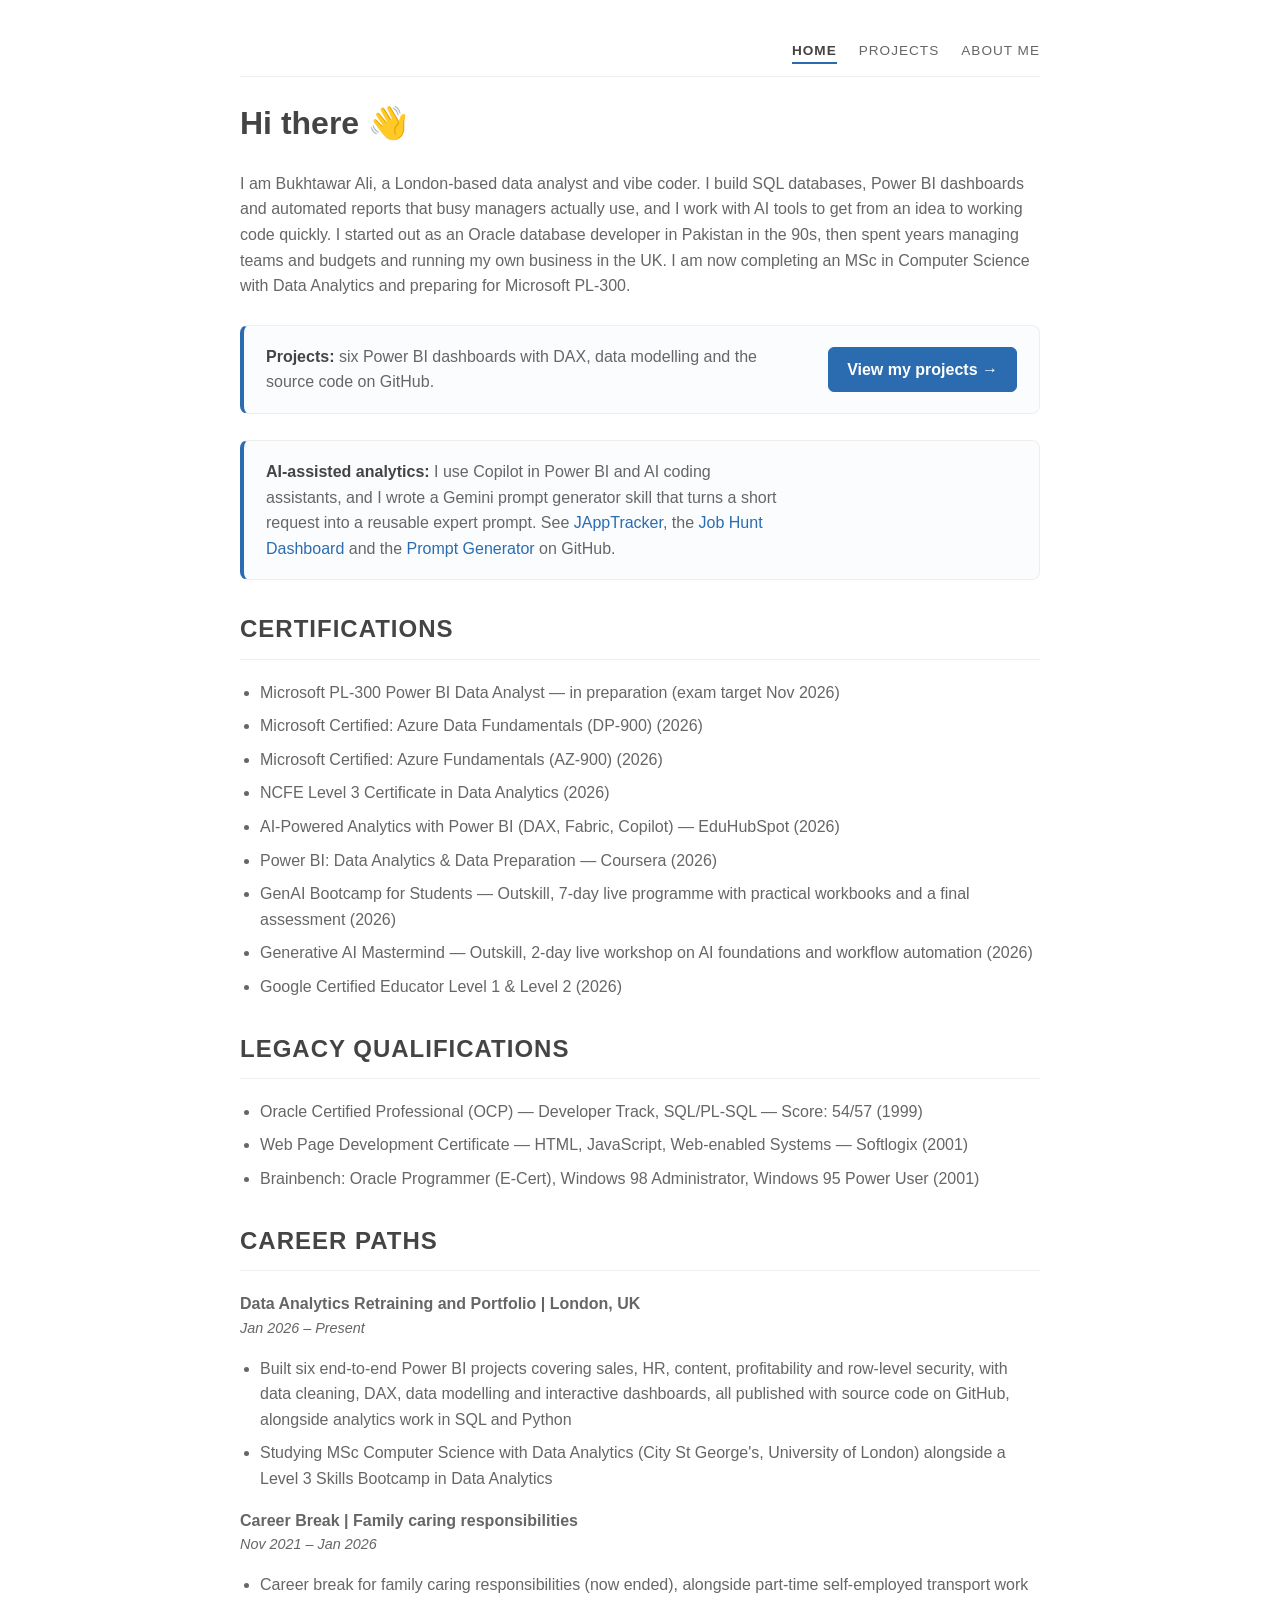
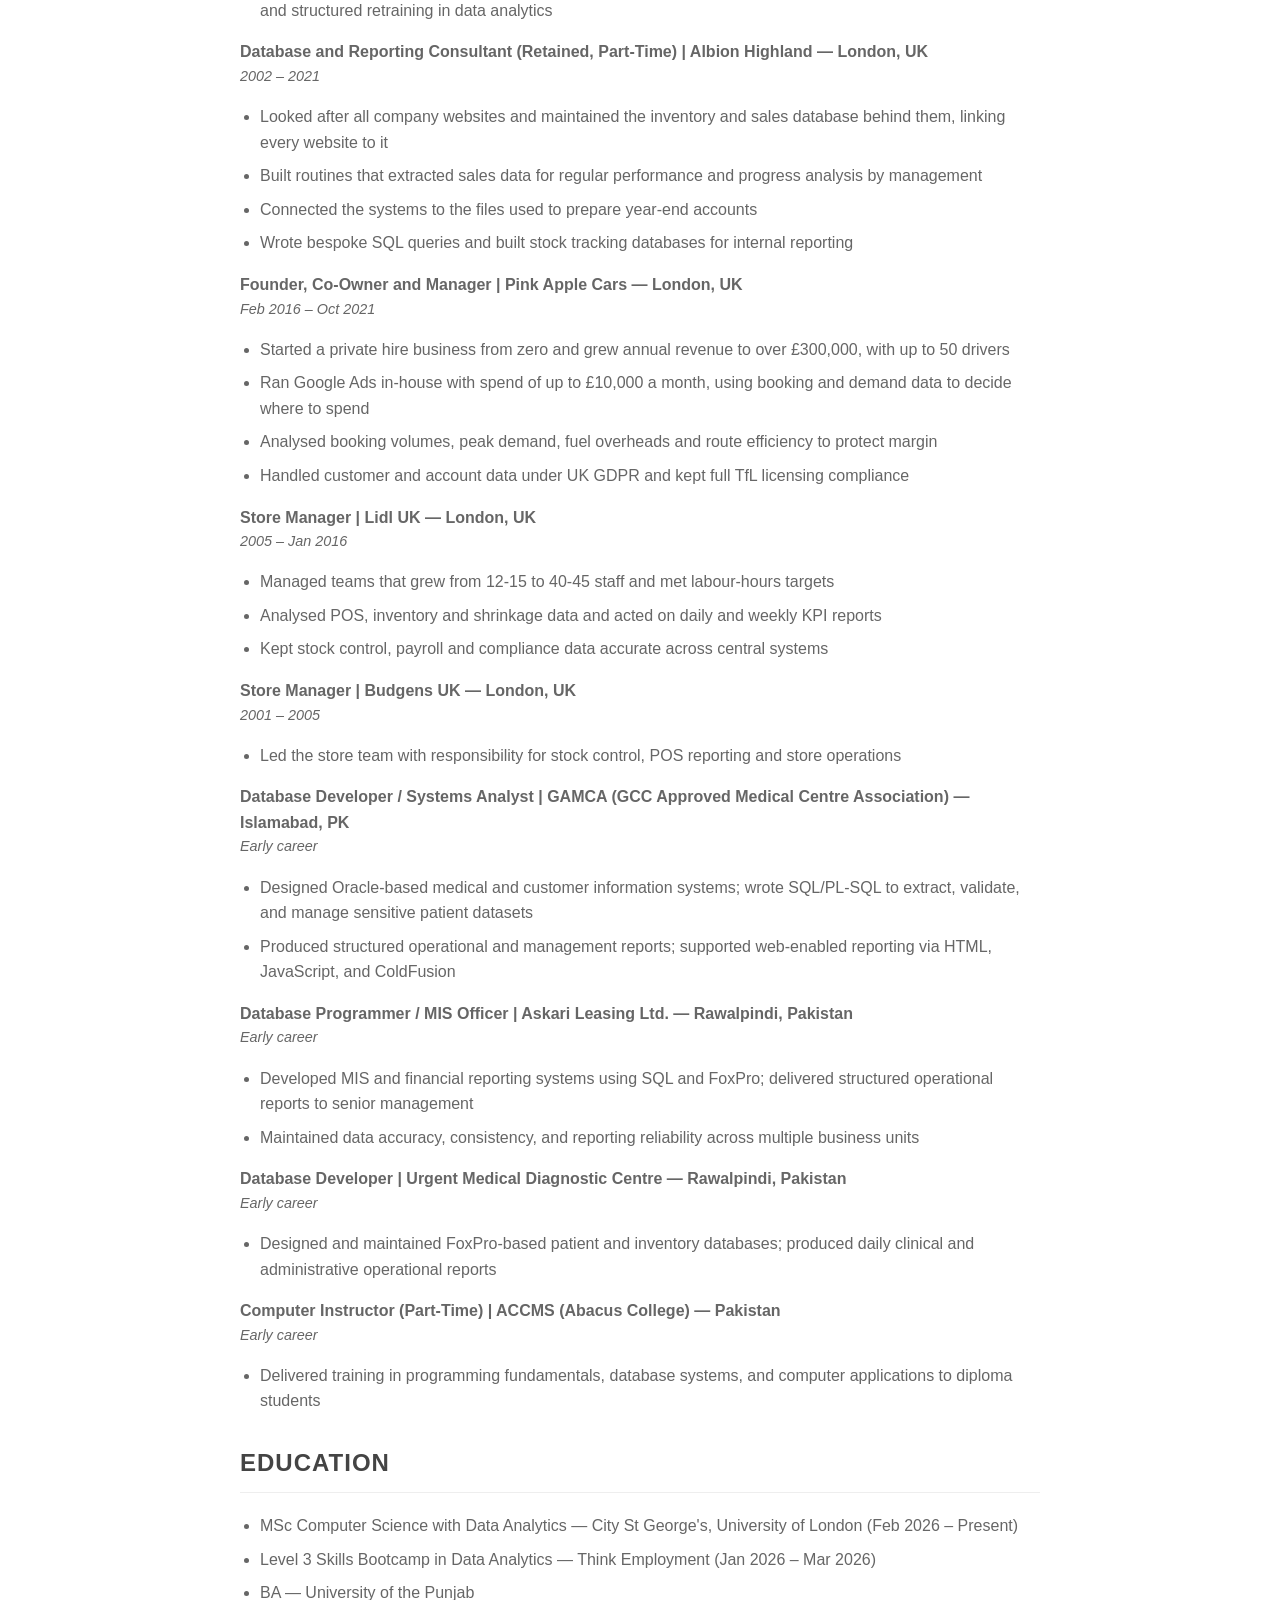
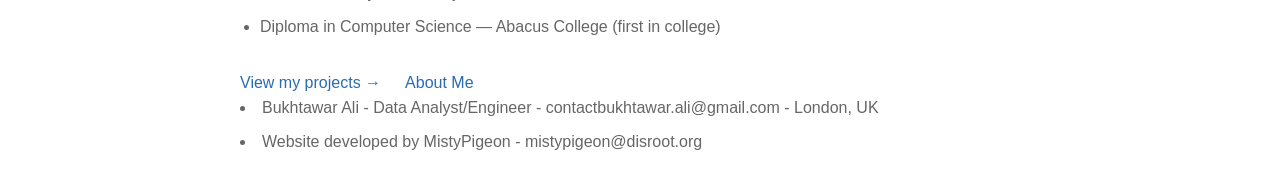
==== index.html @ 2cacb2e1 "Add AI-assisted analytics line to home page Co-Authored-By: Claude Sonnet 5.5 <noreply@anthropic.com" ====
<!DOCTYPE html>
<html lang="en-GB">
<head>
    <meta charset="UTF-8">
    <meta name="viewport" content="width=device-width, initial-scale=1.0">
    <title>Bukhtawar Ali - Data Analyst/Engineer</title>
    <style>
        @font-face {
            font-family: 'FontAwesomeRegular';
            /* Adding ?raw=true to ensure the browser can download the raw file from GitHub */
            src: url('https://github.com/FortAwesome/font-awesome-sass/blob/main/assets/fonts/font-awesome/fa-regular-400.ttf?raw=true') format('truetype');
            font-weight: normal;
            font-style: normal;
        }

        body {
            font-family: 'FontAwesomeRegular', 'Segoe UI', Tahoma, Geneva, Verdana, sans-serif;
            color: #666666; /* Grey text */
            line-height: 1.6;
            max-width: 800px;
            margin: 40px auto;
            padding: 0 20px;
            background-color: #ffffff;
        }

        h1, h2, h3 {
            color: #444444;
            font-weight: 600;
        }

        .section-title {
            border-bottom: 1px solid #eeeeee;
            margin-top: 30px;
            padding-bottom: 10px;
            text-transform: uppercase;
            letter-spacing: 1px;
        }

        .job-title {
            font-weight: bold;
            margin-bottom: 0;
        }

        .job-details {
            font-style: italic;
            margin-top: 0;
            font-size: 0.9em;
        }

        ul {
            list-style-type: disc;
            padding-left: 20px;
        }

        li {
            margin-bottom: 8px;
        }

        a { color: #2b6cb0; text-decoration: none; }
        a:hover { text-decoration: underline; }

        .topnav {
            display: flex;
            flex-wrap: wrap;
            gap: 8px 22px;
            justify-content: flex-end;
            padding-bottom: 12px;
            border-bottom: 1px solid #eeeeee;
        }
        .topnav a {
            color: #666666;
            text-transform: uppercase;
            letter-spacing: 1px;
            font-size: 0.85em;
        }
        .topnav a[aria-current="page"] {
            color: #444444;
            font-weight: 600;
            border-bottom: 2px solid #2b6cb0;
        }

        .projects-cta {
            display: flex;
            flex-wrap: wrap;
            align-items: center;
            justify-content: space-between;
            gap: 14px 24px;
            margin: 26px 0 6px;
            padding: 18px 22px;
            border: 1px solid #eeeeee;
            border-left: 4px solid #2b6cb0;
            border-radius: 8px;
            background: #fafcfe;
        }
        .projects-cta p { margin: 0; max-width: 520px; }
        .projects-cta strong { color: #444444; }
        .button {
            display: inline-block;
            padding: 9px 18px;
            border: 1px solid #2b6cb0;
            border-radius: 6px;
            background: #2b6cb0;
            color: #ffffff;
            font-weight: 600;
            white-space: nowrap;
        }
        .button:hover { background: #245a94; text-decoration: none; }
        .page-links { margin-top: 30px; display: flex; gap: 24px; flex-wrap: wrap; }
    </style>
</head>
<body>

    <nav class="topnav" aria-label="Site">
        <a href="index.html" aria-current="page">Home</a>
        <a href="projects.html">Projects</a>
        <a href="aboutme.html">About Me</a>
    </nav>

    <header>
        <h1>Hi there 👋</h1>
        <p>I am Bukhtawar Ali, a London-based data analyst and vibe coder. I build SQL databases, Power BI dashboards and automated reports that busy managers actually use, and I work with AI tools to get from an idea to working code quickly. I started out as an Oracle database developer in Pakistan in the 90s, then spent years managing teams and budgets and running my own business in the UK. I am now completing an MSc in Computer Science with Data Analytics and preparing for Microsoft PL-300.</p>
    </header>

    <div class="projects-cta">
        <p><strong>Projects:</strong> six Power BI dashboards with DAX, data modelling and the source code on GitHub.</p>
        <a class="button" href="projects.html">View my projects &rarr;</a>
    </div>

    <div class="projects-cta">
        <p><strong>AI-assisted analytics:</strong> I use Copilot in Power BI and AI coding assistants, and I wrote a Gemini prompt generator skill that turns a short request into a reusable expert prompt. See <a href="https://github.com/BukhtawarAli110/JAppTracker">JAppTracker</a>, the <a href="https://github.com/BukhtawarAli110/Job-Hunt-Dashboard">Job Hunt Dashboard</a> and the <a href="https://github.com/BukhtawarAli110/Gemini-Prompt-Generator-Skill">Prompt Generator</a> on GitHub.</p>
    </div>

    <section>
        <h2 class="section-title">Certifications</h2>
        <ul>
            <li>Microsoft PL-300 Power BI Data Analyst — in preparation (exam target Nov 2026)</li>
            <li>Microsoft Certified: Azure Data Fundamentals (DP-900) (2026)</li>
            <li>Microsoft Certified: Azure Fundamentals (AZ-900) (2026)</li>
            <li>NCFE Level 3 Certificate in Data Analytics (2026)</li>
            <li>AI-Powered Analytics with Power BI (DAX, Fabric, Copilot) — EduHubSpot (2026)</li>
            <li>Power BI: Data Analytics & Data Preparation — Coursera (2026)</li>
            <li>GenAI Bootcamp for Students — Outskill, 7-day live programme with practical workbooks and a final assessment (2026)</li>
            <li>Generative AI Mastermind — Outskill, 2-day live workshop on AI foundations and workflow automation (2026)</li>
            <li>Google Certified Educator Level 1 & Level 2 (2026)</li>
        </ul>
    </section>

    <section>
        <h2 class="section-title">Legacy Qualifications</h2>
        <ul>
            <li>Oracle Certified Professional (OCP) — Developer Track, SQL/PL-SQL — Score: 54/57 (1999)</li>
            <li>Web Page Development Certificate — HTML, JavaScript, Web-enabled Systems — Softlogix (2001)</li>
            <li>Brainbench: Oracle Programmer (E-Cert), Windows 98 Administrator, Windows 95 Power User (2001)</li>
        </ul>
    </section>

    <section>
        <h2 class="section-title">Career Paths</h2>

        <p class="job-title">Data Analytics Retraining and Portfolio | London, UK</p>
        <p class="job-details">Jan 2026 – Present</p>
        <ul>
            <li>Built six end-to-end Power BI projects covering sales, HR, content, profitability and row-level security, with data cleaning, DAX, data modelling and interactive dashboards, all published with source code on GitHub, alongside analytics work in SQL and Python</li>
            <li>Studying MSc Computer Science with Data Analytics (City St George's, University of London) alongside a Level 3 Skills Bootcamp in Data Analytics</li>
        </ul>

        <p class="job-title">Career Break | Family caring responsibilities</p>
        <p class="job-details">Nov 2021 – Jan 2026</p>
        <ul>
            <li>Career break for family caring responsibilities (now ended), alongside part-time self-employed transport work and structured retraining in data analytics</li>
        </ul>

        <p class="job-title">Database and Reporting Consultant (Retained, Part-Time) | Albion Highland — London, UK</p>
        <p class="job-details">2002 – 2021</p>
        <ul>
            <li>Looked after all company websites and maintained the inventory and sales database behind them, linking every website to it</li>
            <li>Built routines that extracted sales data for regular performance and progress analysis by management</li>
            <li>Connected the systems to the files used to prepare year-end accounts</li>
            <li>Wrote bespoke SQL queries and built stock tracking databases for internal reporting</li>
        </ul>

        <p class="job-title">Founder, Co-Owner and Manager | Pink Apple Cars — London, UK</p>
        <p class="job-details">Feb 2016 – Oct 2021</p>
        <ul>
            <li>Started a private hire business from zero and grew annual revenue to over £300,000, with up to 50 drivers</li>
            <li>Ran Google Ads in-house with spend of up to £10,000 a month, using booking and demand data to decide where to spend</li>
            <li>Analysed booking volumes, peak demand, fuel overheads and route efficiency to protect margin</li>
            <li>Handled customer and account data under UK GDPR and kept full TfL licensing compliance</li>
        </ul>

        <p class="job-title">Store Manager | Lidl UK — London, UK</p>
        <p class="job-details">2005 – Jan 2016</p>
        <ul>
            <li>Managed teams that grew from 12-15 to 40-45 staff and met labour-hours targets</li>
            <li>Analysed POS, inventory and shrinkage data and acted on daily and weekly KPI reports</li>
            <li>Kept stock control, payroll and compliance data accurate across central systems</li>
        </ul>

        <p class="job-title">Store Manager | Budgens UK — London, UK</p>
        <p class="job-details">2001 – 2005</p>
        <ul>
            <li>Led the store team with responsibility for stock control, POS reporting and store operations</li>
        </ul>

        <p class="job-title">Database Developer / Systems Analyst | GAMCA (GCC Approved Medical Centre Association) — Islamabad, PK</p>
        <p class="job-details">Early career</p>
        <ul>
            <li>Designed Oracle-based medical and customer information systems; wrote SQL/PL-SQL to extract, validate, and manage sensitive patient datasets</li>
            <li>Produced structured operational and management reports; supported web-enabled reporting via HTML, JavaScript, and ColdFusion</li>
        </ul>

        <p class="job-title">Database Programmer / MIS Officer | Askari Leasing Ltd. — Rawalpindi, Pakistan</p>
        <p class="job-details">Early career</p>
        <ul>
            <li>Developed MIS and financial reporting systems using SQL and FoxPro; delivered structured operational reports to senior management</li>
            <li>Maintained data accuracy, consistency, and reporting reliability across multiple business units</li>
        </ul>

        <p class="job-title">Database Developer | Urgent Medical Diagnostic Centre — Rawalpindi, Pakistan</p>
        <p class="job-details">Early career</p>
        <ul>
            <li>Designed and maintained FoxPro-based patient and inventory databases; produced daily clinical and administrative operational reports</li>
        </ul>

        <p class="job-title">Computer Instructor (Part-Time) | ACCMS (Abacus College) — Pakistan</p>
        <p class="job-details">Early career</p>
        <ul>
            <li>Delivered training in programming fundamentals, database systems, and computer applications to diploma students</li>
        </ul>

        </section>
    <section>
        <h2 class="section-title">Education</h2>
        <ul>
            <li>MSc Computer Science with Data Analytics — City St George's, University of London (Feb 2026 – Present)</li>
            <li>Level 3 Skills Bootcamp in Data Analytics — Think Employment (Jan 2026 – Mar 2026)</li>
            <li>BA — University of the Punjab</li>
            <li>Diploma in Computer Science — Abacus College (first in college)</li>
        </ul>
    </section>
    <div class="page-links">
        <a href="projects.html">View my projects &rarr;</a>
        <a href="aboutme.html">About Me</a>
    </div>
        <footer>
            <li>Bukhtawar Ali - Data Analyst/Engineer - contactbukhtawar.ali@gmail.com - London, UK</li>
            <li>Website developed by MistyPigeon - mistypigeon@disroot.org</li>
            </footer> 
</body>
 </html>
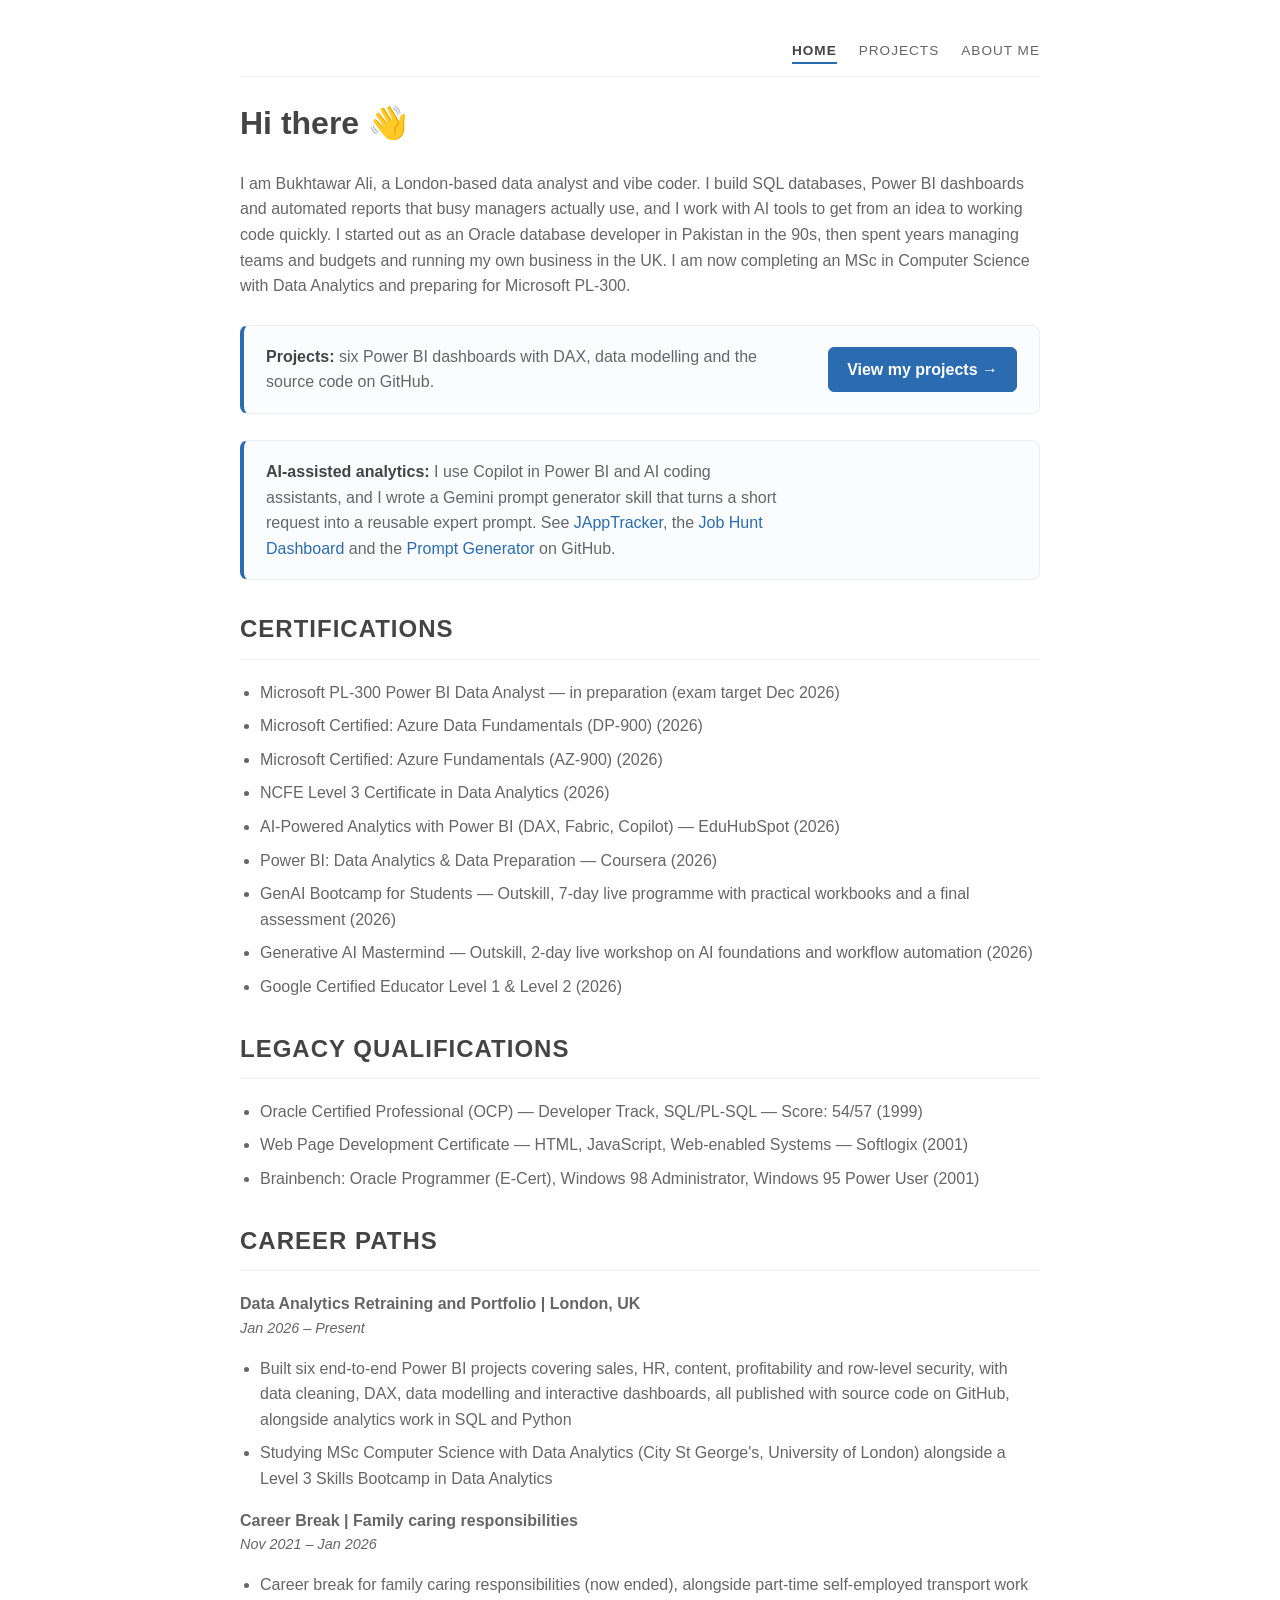
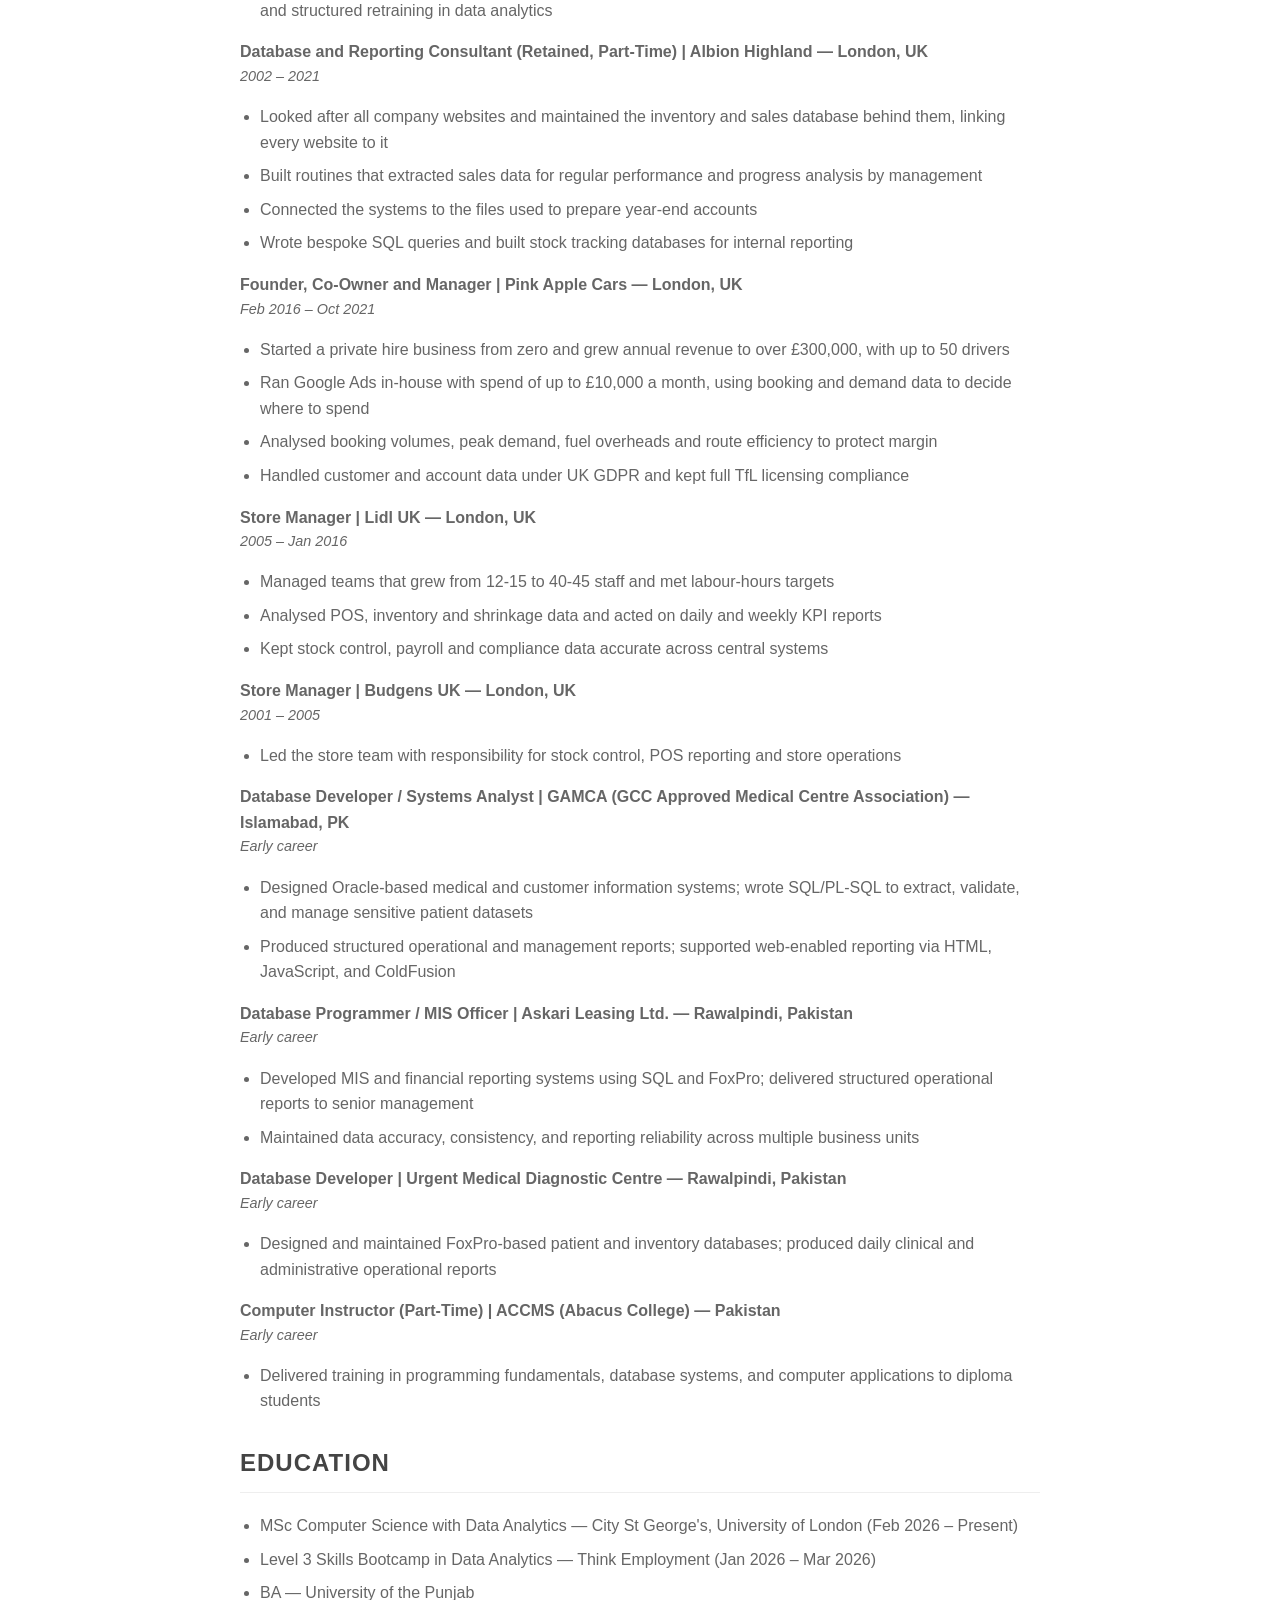
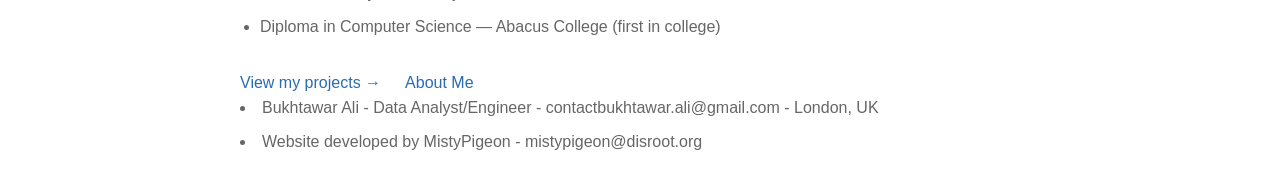
==== commit f7549eb9: "PL-300 exam target moved to Dec 2026 Co-Authored-By: Claude Sonnet 5.5 <noreply@anthropic.com>" ====
--- a/index.html
+++ b/index.html
@@ -133,7 +133,7 @@
     <section>
         <h2 class="section-title">Certifications</h2>
         <ul>
-            <li>Microsoft PL-300 Power BI Data Analyst — in preparation (exam target Nov 2026)</li>
+            <li>Microsoft PL-300 Power BI Data Analyst — in preparation (exam target Dec 2026)</li>
             <li>Microsoft Certified: Azure Data Fundamentals (DP-900) (2026)</li>
             <li>Microsoft Certified: Azure Fundamentals (AZ-900) (2026)</li>
             <li>NCFE Level 3 Certificate in Data Analytics (2026)</li>
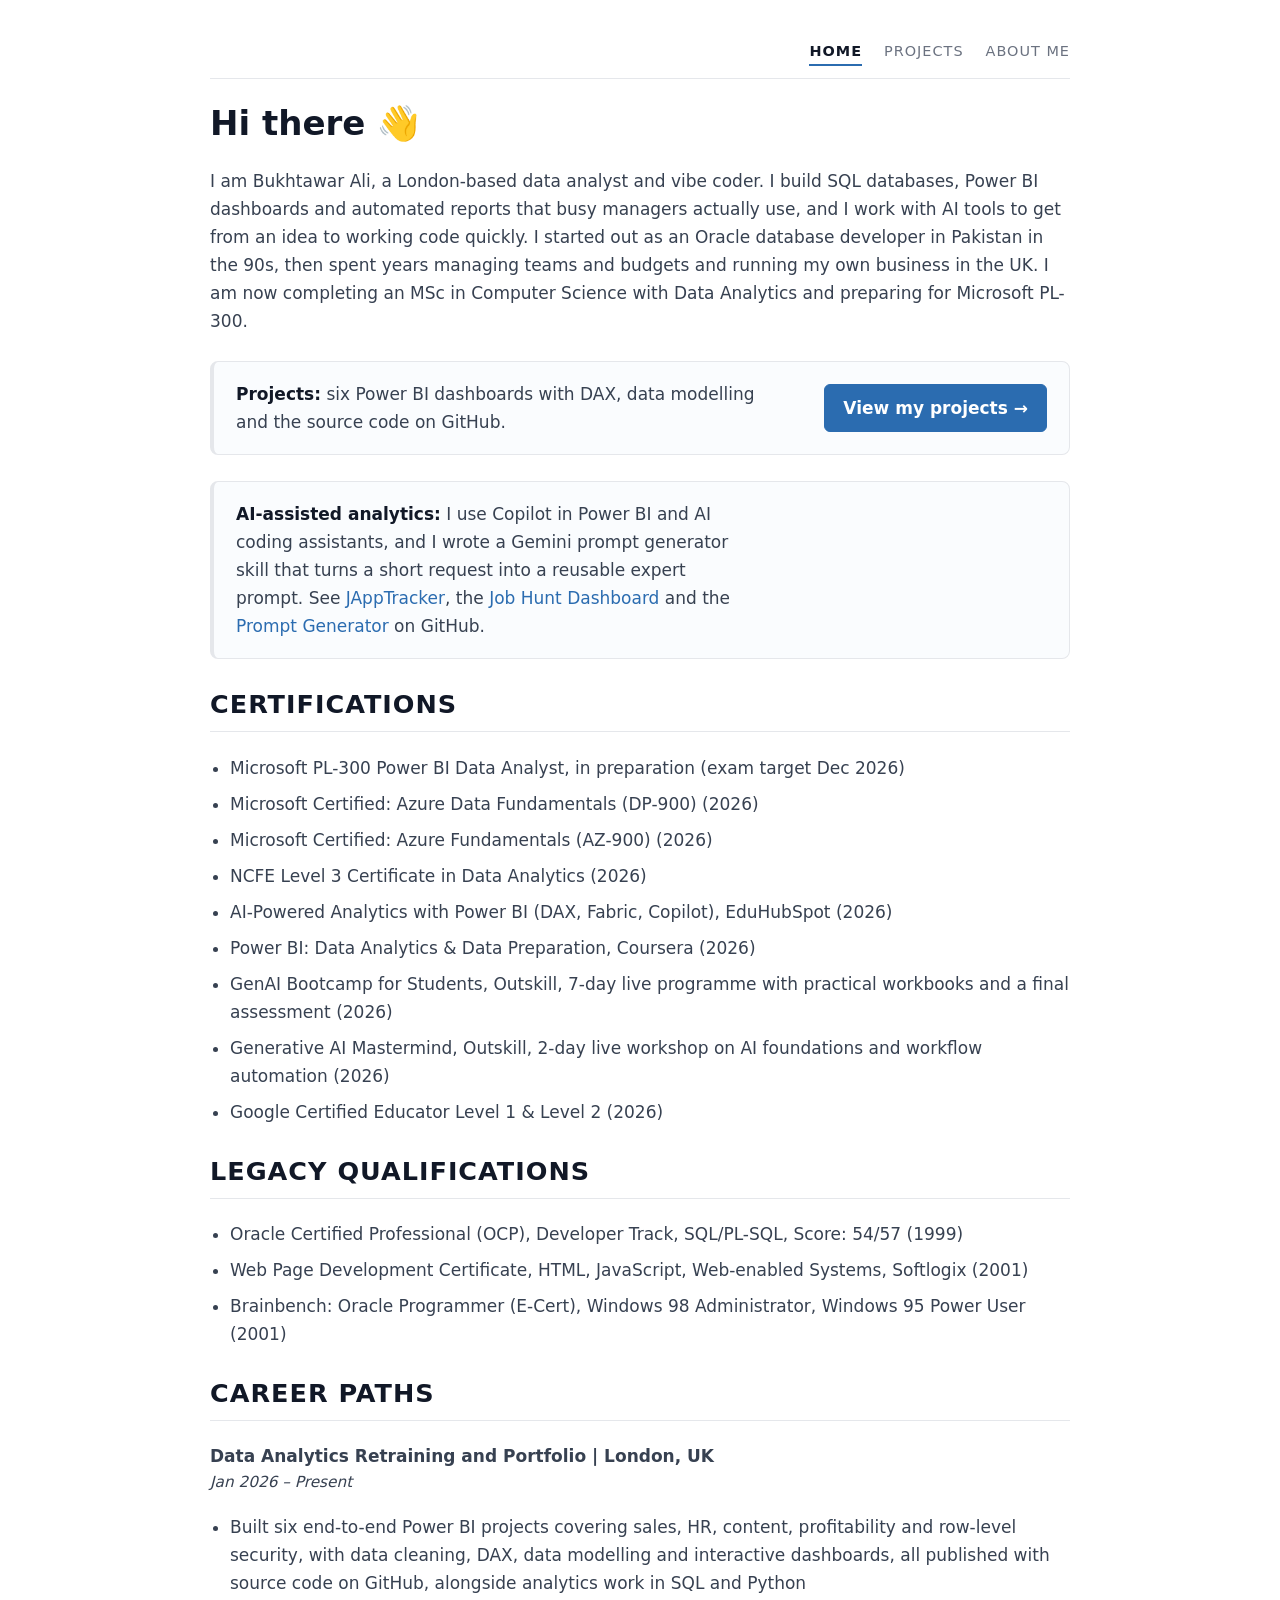
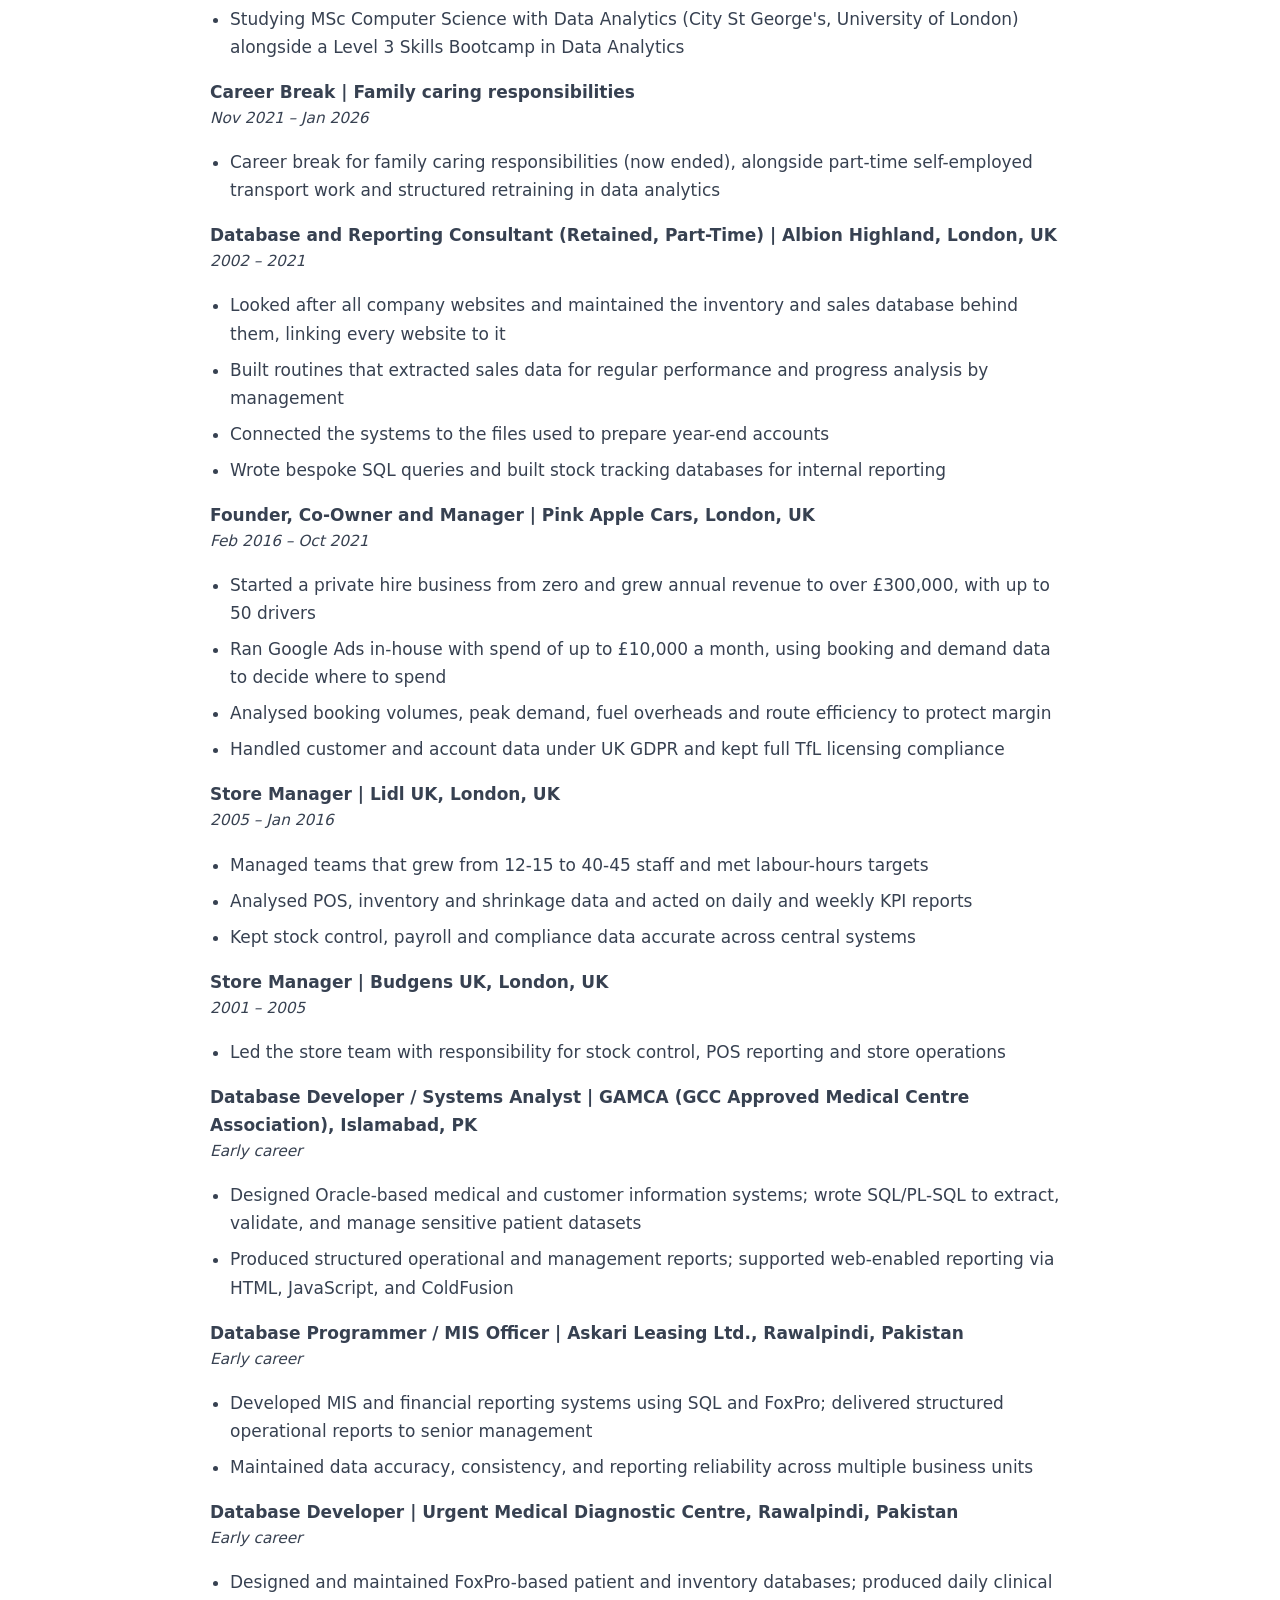
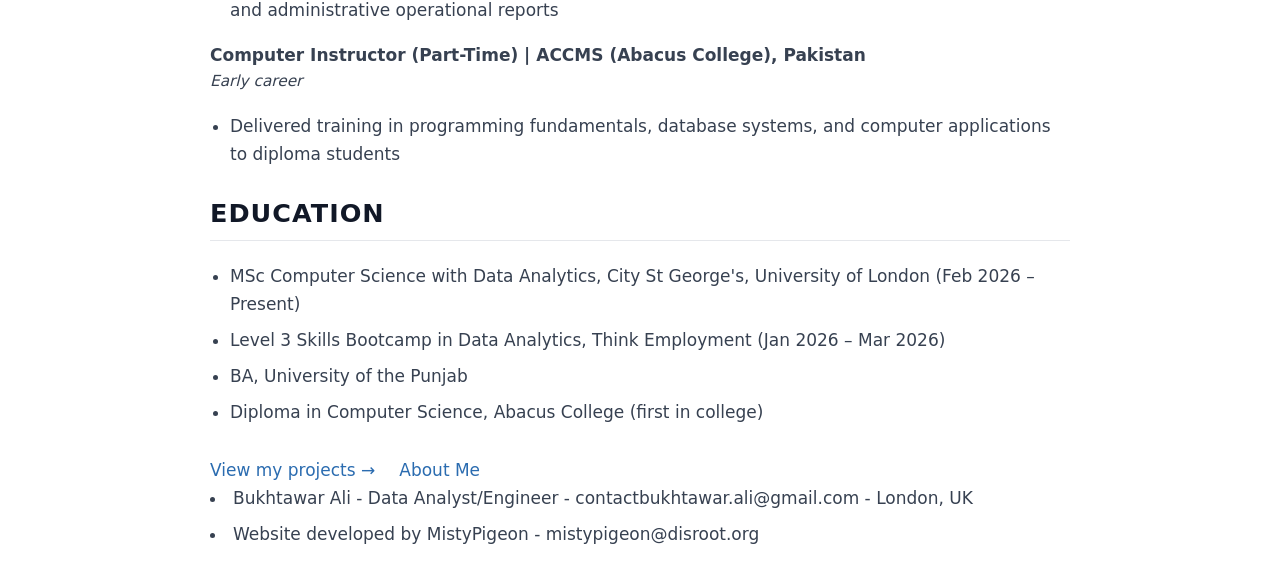
==== commit 639051ca: "Modernise site: system font stack, shared theme with dark mode, meta tags, one reading width Co-Auth" ====
--- a/index.html
+++ b/index.html
@@ -3,18 +3,12 @@
 <head>
     <meta charset="UTF-8">
     <meta name="viewport" content="width=device-width, initial-scale=1.0">
-    <title>Bukhtawar Ali - Data Analyst/Engineer</title>
+    <meta name="description" content="London-based data analyst with Power BI, SQL, Python and AI-assisted analytics. Six Power BI projects with source code on GitHub.">
+    <title>Bukhtawar Ali | Data Analyst | Power BI, SQL, Python | London</title>
     <style>
-        @font-face {
-            font-family: 'FontAwesomeRegular';
-            /* Adding ?raw=true to ensure the browser can download the raw file from GitHub */
-            src: url('https://github.com/FortAwesome/font-awesome-sass/blob/main/assets/fonts/font-awesome/fa-regular-400.ttf?raw=true') format('truetype');
-            font-weight: normal;
-            font-style: normal;
-        }
 
         body {
-            font-family: 'FontAwesomeRegular', 'Segoe UI', Tahoma, Geneva, Verdana, sans-serif;
+            font-family: system-ui, -apple-system, 'Segoe UI', Roboto, 'Helvetica Neue', Arial, sans-serif;
             color: #666666; /* Grey text */
             line-height: 1.6;
             max-width: 800px;
@@ -107,6 +101,10 @@
         .button:hover { background: #245a94; text-decoration: none; }
         .page-links { margin-top: 30px; display: flex; gap: 24px; flex-wrap: wrap; }
     </style>
+    <meta property="og:title" content="Bukhtawar Ali | Data Analyst | Power BI, SQL, Python | London">
+    <meta property="og:description" content="London-based data analyst with Power BI, SQL, Python and AI-assisted analytics. Six Power BI projects with source code on GitHub.">
+    <meta property="og:type" content="website">
+    <link rel="stylesheet" href="theme.css">
 </head>
 <body>
 
@@ -133,14 +131,14 @@
     <section>
         <h2 class="section-title">Certifications</h2>
         <ul>
-            <li>Microsoft PL-300 Power BI Data Analyst — in preparation (exam target Dec 2026)</li>
+            <li>Microsoft PL-300 Power BI Data Analyst, in preparation (exam target Dec 2026)</li>
             <li>Microsoft Certified: Azure Data Fundamentals (DP-900) (2026)</li>
             <li>Microsoft Certified: Azure Fundamentals (AZ-900) (2026)</li>
             <li>NCFE Level 3 Certificate in Data Analytics (2026)</li>
-            <li>AI-Powered Analytics with Power BI (DAX, Fabric, Copilot) — EduHubSpot (2026)</li>
-            <li>Power BI: Data Analytics & Data Preparation — Coursera (2026)</li>
-            <li>GenAI Bootcamp for Students — Outskill, 7-day live programme with practical workbooks and a final assessment (2026)</li>
-            <li>Generative AI Mastermind — Outskill, 2-day live workshop on AI foundations and workflow automation (2026)</li>
+            <li>AI-Powered Analytics with Power BI (DAX, Fabric, Copilot), EduHubSpot (2026)</li>
+            <li>Power BI: Data Analytics & Data Preparation, Coursera (2026)</li>
+            <li>GenAI Bootcamp for Students, Outskill, 7-day live programme with practical workbooks and a final assessment (2026)</li>
+            <li>Generative AI Mastermind, Outskill, 2-day live workshop on AI foundations and workflow automation (2026)</li>
             <li>Google Certified Educator Level 1 & Level 2 (2026)</li>
         </ul>
     </section>
@@ -148,8 +146,8 @@
     <section>
         <h2 class="section-title">Legacy Qualifications</h2>
         <ul>
-            <li>Oracle Certified Professional (OCP) — Developer Track, SQL/PL-SQL — Score: 54/57 (1999)</li>
-            <li>Web Page Development Certificate — HTML, JavaScript, Web-enabled Systems — Softlogix (2001)</li>
+            <li>Oracle Certified Professional (OCP), Developer Track, SQL/PL-SQL, Score: 54/57 (1999)</li>
+            <li>Web Page Development Certificate, HTML, JavaScript, Web-enabled Systems, Softlogix (2001)</li>
             <li>Brainbench: Oracle Programmer (E-Cert), Windows 98 Administrator, Windows 95 Power User (2001)</li>
         </ul>
     </section>
@@ -170,7 +168,7 @@
             <li>Career break for family caring responsibilities (now ended), alongside part-time self-employed transport work and structured retraining in data analytics</li>
         </ul>
 
-        <p class="job-title">Database and Reporting Consultant (Retained, Part-Time) | Albion Highland — London, UK</p>
+        <p class="job-title">Database and Reporting Consultant (Retained, Part-Time) | Albion Highland, London, UK</p>
         <p class="job-details">2002 – 2021</p>
         <ul>
             <li>Looked after all company websites and maintained the inventory and sales database behind them, linking every website to it</li>
@@ -179,7 +177,7 @@
             <li>Wrote bespoke SQL queries and built stock tracking databases for internal reporting</li>
         </ul>
 
-        <p class="job-title">Founder, Co-Owner and Manager | Pink Apple Cars — London, UK</p>
+        <p class="job-title">Founder, Co-Owner and Manager | Pink Apple Cars, London, UK</p>
         <p class="job-details">Feb 2016 – Oct 2021</p>
         <ul>
             <li>Started a private hire business from zero and grew annual revenue to over £300,000, with up to 50 drivers</li>
@@ -188,7 +186,7 @@
             <li>Handled customer and account data under UK GDPR and kept full TfL licensing compliance</li>
         </ul>
 
-        <p class="job-title">Store Manager | Lidl UK — London, UK</p>
+        <p class="job-title">Store Manager | Lidl UK, London, UK</p>
         <p class="job-details">2005 – Jan 2016</p>
         <ul>
             <li>Managed teams that grew from 12-15 to 40-45 staff and met labour-hours targets</li>
@@ -196,33 +194,33 @@
             <li>Kept stock control, payroll and compliance data accurate across central systems</li>
         </ul>
 
-        <p class="job-title">Store Manager | Budgens UK — London, UK</p>
+        <p class="job-title">Store Manager | Budgens UK, London, UK</p>
         <p class="job-details">2001 – 2005</p>
         <ul>
             <li>Led the store team with responsibility for stock control, POS reporting and store operations</li>
         </ul>
 
-        <p class="job-title">Database Developer / Systems Analyst | GAMCA (GCC Approved Medical Centre Association) — Islamabad, PK</p>
+        <p class="job-title">Database Developer / Systems Analyst | GAMCA (GCC Approved Medical Centre Association), Islamabad, PK</p>
         <p class="job-details">Early career</p>
         <ul>
             <li>Designed Oracle-based medical and customer information systems; wrote SQL/PL-SQL to extract, validate, and manage sensitive patient datasets</li>
             <li>Produced structured operational and management reports; supported web-enabled reporting via HTML, JavaScript, and ColdFusion</li>
         </ul>
 
-        <p class="job-title">Database Programmer / MIS Officer | Askari Leasing Ltd. — Rawalpindi, Pakistan</p>
+        <p class="job-title">Database Programmer / MIS Officer | Askari Leasing Ltd., Rawalpindi, Pakistan</p>
         <p class="job-details">Early career</p>
         <ul>
             <li>Developed MIS and financial reporting systems using SQL and FoxPro; delivered structured operational reports to senior management</li>
             <li>Maintained data accuracy, consistency, and reporting reliability across multiple business units</li>
         </ul>
 
-        <p class="job-title">Database Developer | Urgent Medical Diagnostic Centre — Rawalpindi, Pakistan</p>
+        <p class="job-title">Database Developer | Urgent Medical Diagnostic Centre, Rawalpindi, Pakistan</p>
         <p class="job-details">Early career</p>
         <ul>
             <li>Designed and maintained FoxPro-based patient and inventory databases; produced daily clinical and administrative operational reports</li>
         </ul>
 
-        <p class="job-title">Computer Instructor (Part-Time) | ACCMS (Abacus College) — Pakistan</p>
+        <p class="job-title">Computer Instructor (Part-Time) | ACCMS (Abacus College), Pakistan</p>
         <p class="job-details">Early career</p>
         <ul>
             <li>Delivered training in programming fundamentals, database systems, and computer applications to diploma students</li>
@@ -232,10 +230,10 @@
     <section>
         <h2 class="section-title">Education</h2>
         <ul>
-            <li>MSc Computer Science with Data Analytics — City St George's, University of London (Feb 2026 – Present)</li>
-            <li>Level 3 Skills Bootcamp in Data Analytics — Think Employment (Jan 2026 – Mar 2026)</li>
-            <li>BA — University of the Punjab</li>
-            <li>Diploma in Computer Science — Abacus College (first in college)</li>
+            <li>MSc Computer Science with Data Analytics, City St George's, University of London (Feb 2026 – Present)</li>
+            <li>Level 3 Skills Bootcamp in Data Analytics, Think Employment (Jan 2026 – Mar 2026)</li>
+            <li>BA, University of the Punjab</li>
+            <li>Diploma in Computer Science, Abacus College (first in college)</li>
         </ul>
     </section>
     <div class="page-links">
--- a/theme.css
+++ b/theme.css
@@ -0,0 +1,55 @@
+/* Shared theme: loaded after each page's own styles, so it wins. */
+:root {
+    --font: system-ui, -apple-system, "Segoe UI", Roboto, "Helvetica Neue", Arial, sans-serif;
+    --text: #374151;
+    --heading: #111827;
+    --line: #e5e7eb;
+    --accent: #2b6cb0;
+    --accent-soft: #eef4fb;
+    --card: #ffffff;
+    --page: #ffffff;
+    --panel: #fafcfe;
+    --muted: #6b7280;
+}
+
+html { -webkit-text-size-adjust: 100%; }
+
+body {
+    font-family: var(--font);
+    font-size: 17px;
+    line-height: 1.65;
+    color: var(--text);
+    background-color: var(--page);
+    max-width: 860px;
+}
+body.wide { max-width: 1040px; }
+
+h1, h2, h3 { color: var(--heading); font-weight: 650; line-height: 1.25; }
+.section-title, .topnav, .topbar, .bottom-nav { border-color: var(--line); }
+.topnav a, .topbar nav a { color: var(--muted); }
+.topnav a[aria-current="page"], .topbar nav a[aria-current="page"] { color: var(--heading); }
+.projects-cta { background: var(--panel); border-color: var(--line); }
+.projects-cta strong, .stats strong { color: var(--heading); }
+.stats li { background: var(--panel); border-color: var(--line); }
+.meta { color: var(--muted); }
+img { border-color: var(--line); }
+a:focus-visible { outline: 2px solid var(--accent); outline-offset: 3px; border-radius: 4px; }
+
+@media (prefers-color-scheme: dark) {
+    :root {
+        --text: #cbd5e1;
+        --heading: #f1f5f9;
+        --line: #273449;
+        --accent: #63a4e6;
+        --accent-soft: #1b2a41;
+        --card: #162032;
+        --page: #0f172a;
+        --panel: #162032;
+        --muted: #94a3b8;
+    }
+    .button { color: #0f172a; background: var(--accent); border-color: var(--accent); }
+    .button:hover { background: #8dbcee; }
+    .shot { background: #0b1220; }
+    .cta:hover { color: #0f172a; }
+    .card { box-shadow: none; }
+}
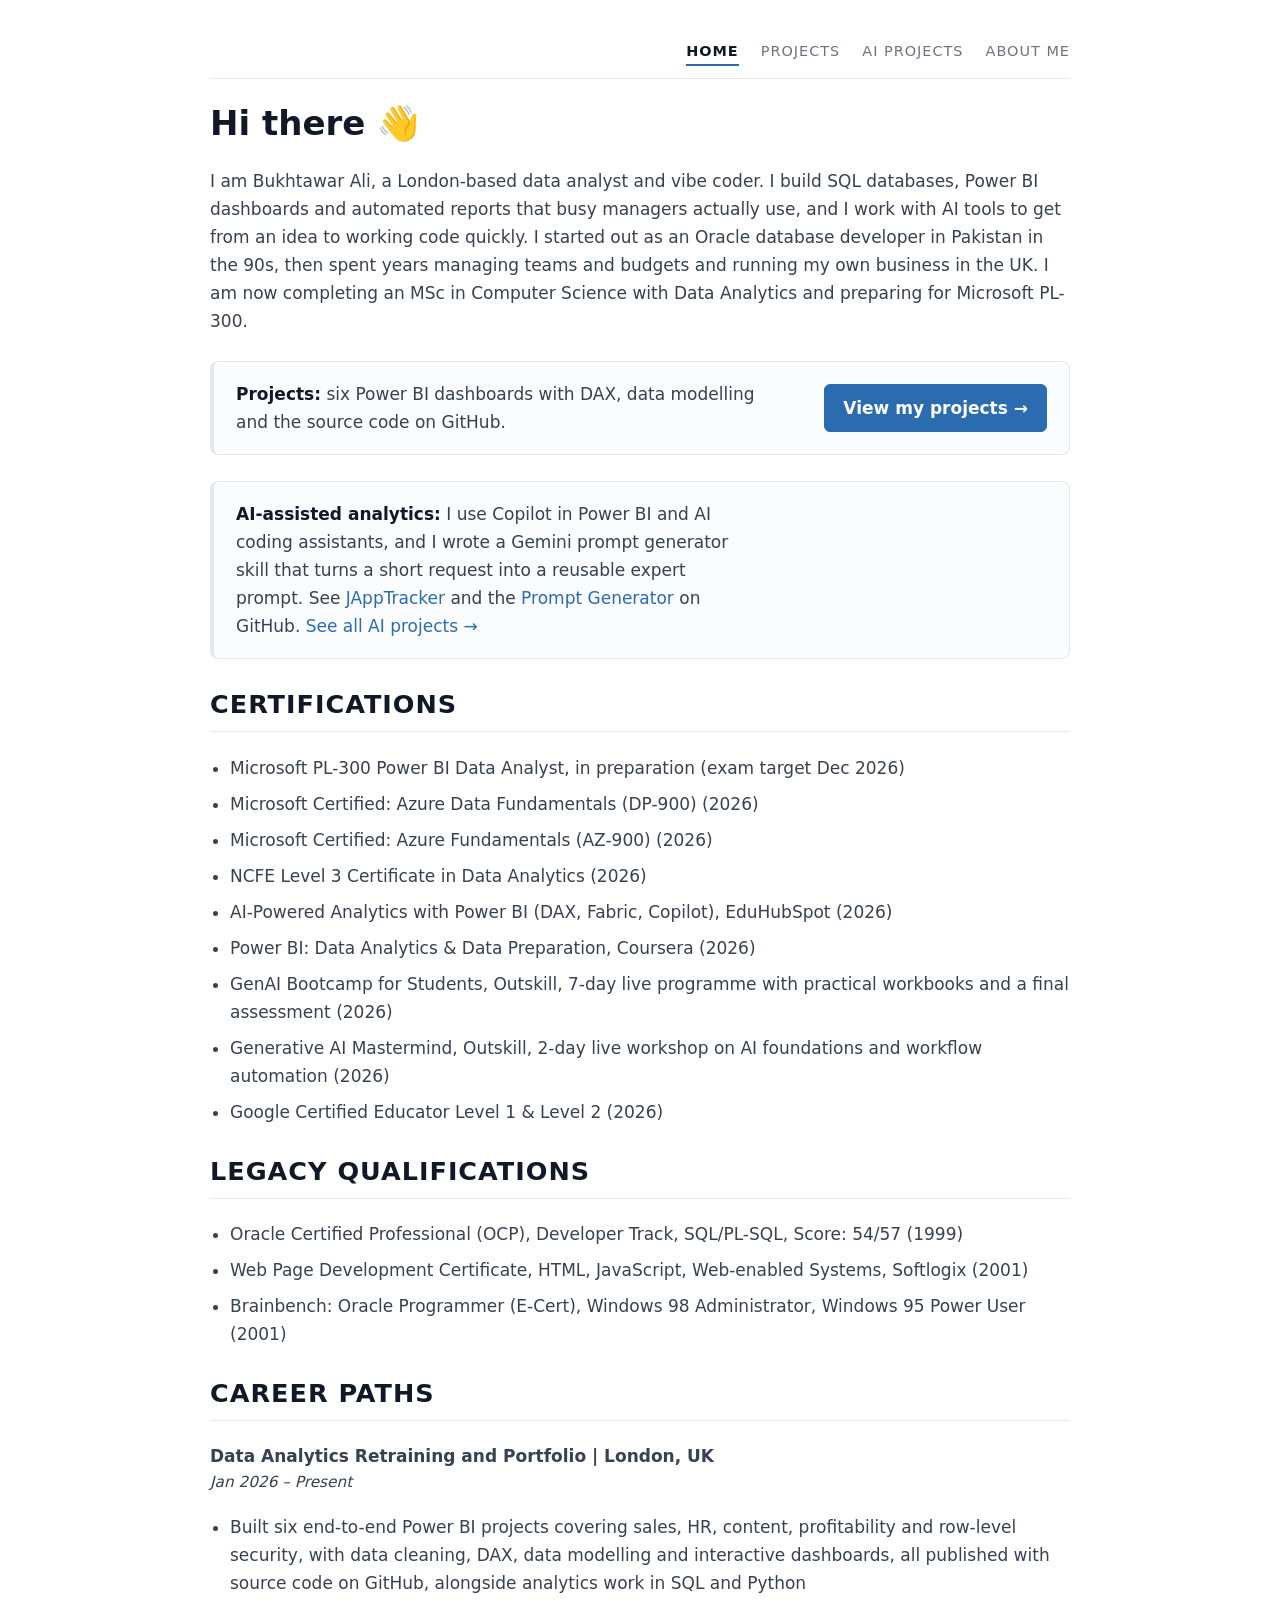
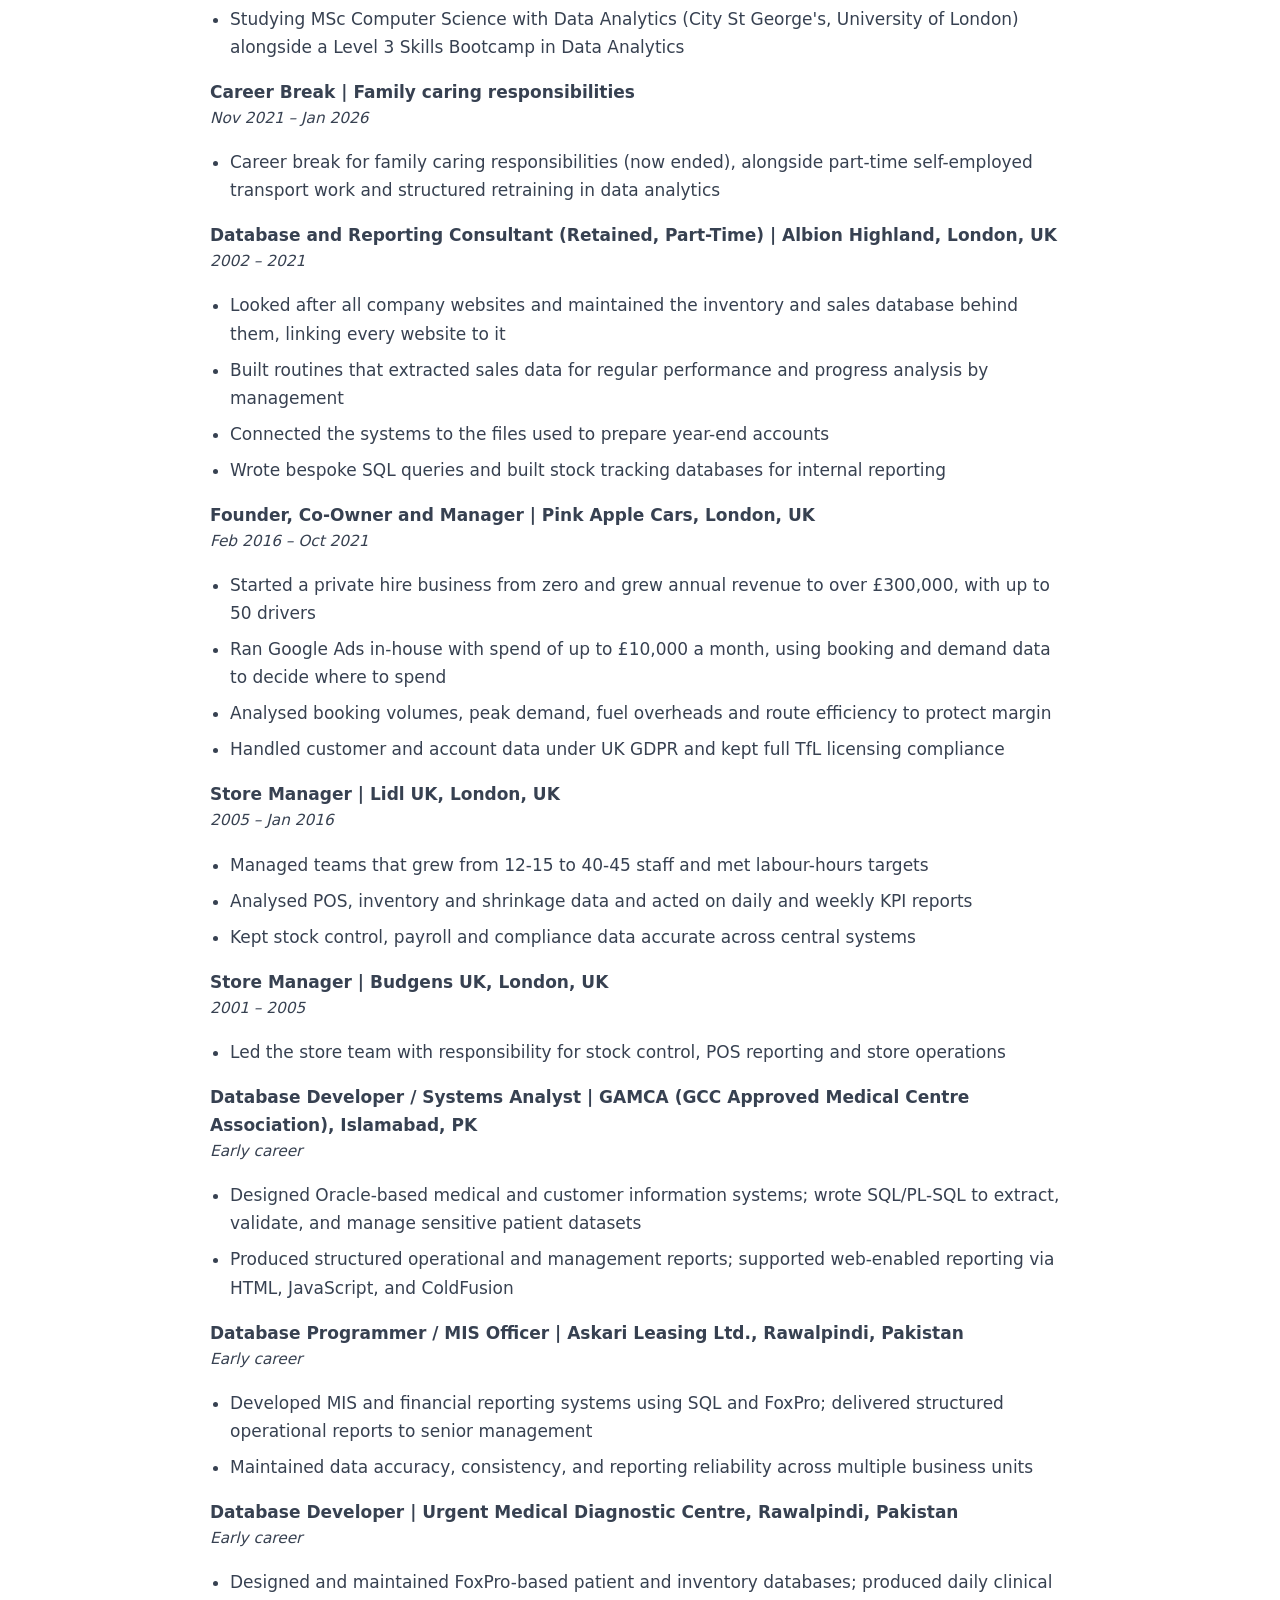
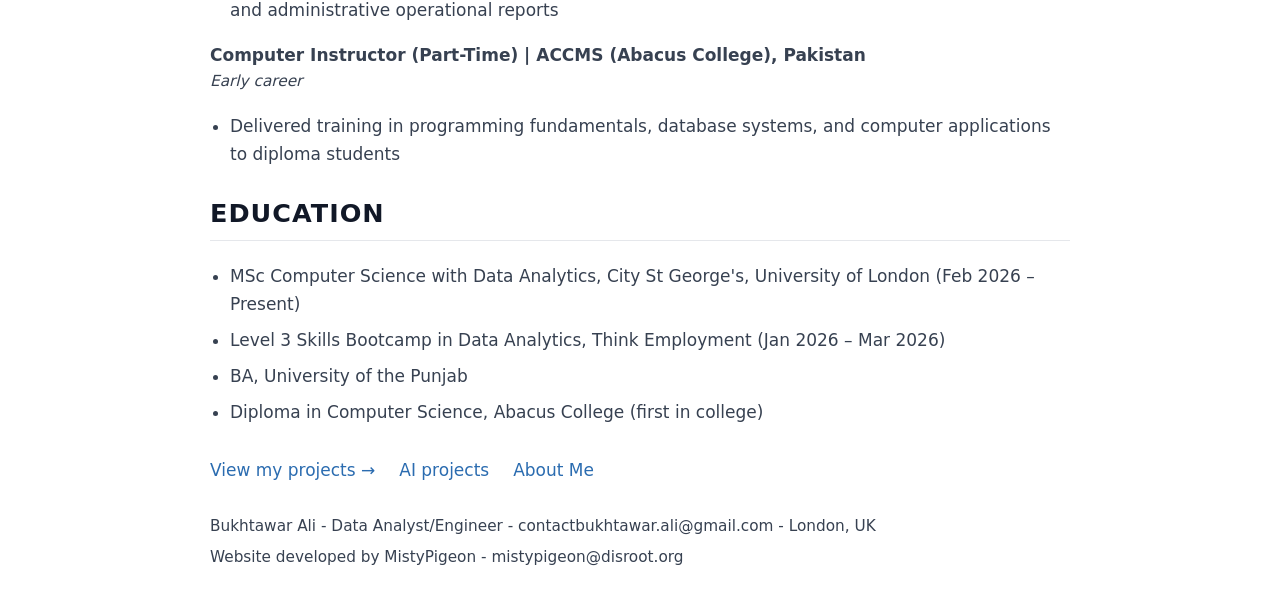
==== commit 8e9d02f1: "Add AI Projects page and site-wide navigation, remove private repo link Co-Authored-By: Claude Sonne" ====
--- a/index.html
+++ b/index.html
@@ -110,8 +110,9 @@
 
     <nav class="topnav" aria-label="Site">
         <a href="index.html" aria-current="page">Home</a>
-        <a href="projects.html">Projects</a>
-        <a href="aboutme.html">About Me</a>
+            <a href="projects.html">Projects</a>
+            <a href="ai-projects.html">AI Projects</a>
+            <a href="aboutme.html">About Me</a>
     </nav>
 
     <header>
@@ -125,7 +126,7 @@
     </div>
 
     <div class="projects-cta">
-        <p><strong>AI-assisted analytics:</strong> I use Copilot in Power BI and AI coding assistants, and I wrote a Gemini prompt generator skill that turns a short request into a reusable expert prompt. See <a href="https://github.com/BukhtawarAli110/JAppTracker">JAppTracker</a>, the <a href="https://github.com/BukhtawarAli110/Job-Hunt-Dashboard">Job Hunt Dashboard</a> and the <a href="https://github.com/BukhtawarAli110/Gemini-Prompt-Generator-Skill">Prompt Generator</a> on GitHub.</p>
+        <p><strong>AI-assisted analytics:</strong> I use Copilot in Power BI and AI coding assistants, and I wrote a Gemini prompt generator skill that turns a short request into a reusable expert prompt. See <a href="https://github.com/BukhtawarAli110/JAppTracker">JAppTracker</a> and the <a href="https://github.com/BukhtawarAli110/Gemini-Prompt-Generator-Skill">Prompt Generator</a> on GitHub. <a href="ai-projects.html">See all AI projects &rarr;</a></p>
     </div>
 
     <section>
@@ -238,11 +239,14 @@
     </section>
     <div class="page-links">
         <a href="projects.html">View my projects &rarr;</a>
+        <a href="ai-projects.html">AI projects</a>
         <a href="aboutme.html">About Me</a>
     </div>
         <footer>
+        <ul>
             <li>Bukhtawar Ali - Data Analyst/Engineer - contactbukhtawar.ali@gmail.com - London, UK</li>
             <li>Website developed by MistyPigeon - mistypigeon@disroot.org</li>
-            </footer> 
+        </ul>
+    </footer>
 </body>
  </html>
--- a/theme.css
+++ b/theme.css
@@ -53,3 +53,31 @@
     .cta:hover { color: #0f172a; }
     .card { box-shadow: none; }
 }
+
+a { color: var(--accent); text-decoration: none; }
+a:hover { text-decoration: underline; }
+.topnav a, .topbar nav a { color: var(--muted); }
+.topnav a[aria-current="page"], .topbar nav a[aria-current="page"] { color: var(--heading); }
+
+.topnav {
+    display: flex;
+    flex-wrap: wrap;
+    gap: 8px 22px;
+    justify-content: flex-end;
+    padding-bottom: 12px;
+    border-bottom: 1px solid var(--line);
+}
+.topnav a { text-transform: uppercase; letter-spacing: 1px; font-size: 0.85em; }
+.topnav a[aria-current="page"] { font-weight: 600; border-bottom: 2px solid var(--accent); }
+.bottom-nav {
+    display: flex;
+    flex-wrap: wrap;
+    gap: 12px 24px;
+    justify-content: space-between;
+    margin-top: 40px;
+    padding-top: 18px;
+    border-top: 1px solid var(--line);
+}
+footer { margin-top: 30px; font-size: 0.9em; }
+footer ul { list-style: none; padding: 0; margin: 0; }
+footer li { margin-bottom: 6px; }
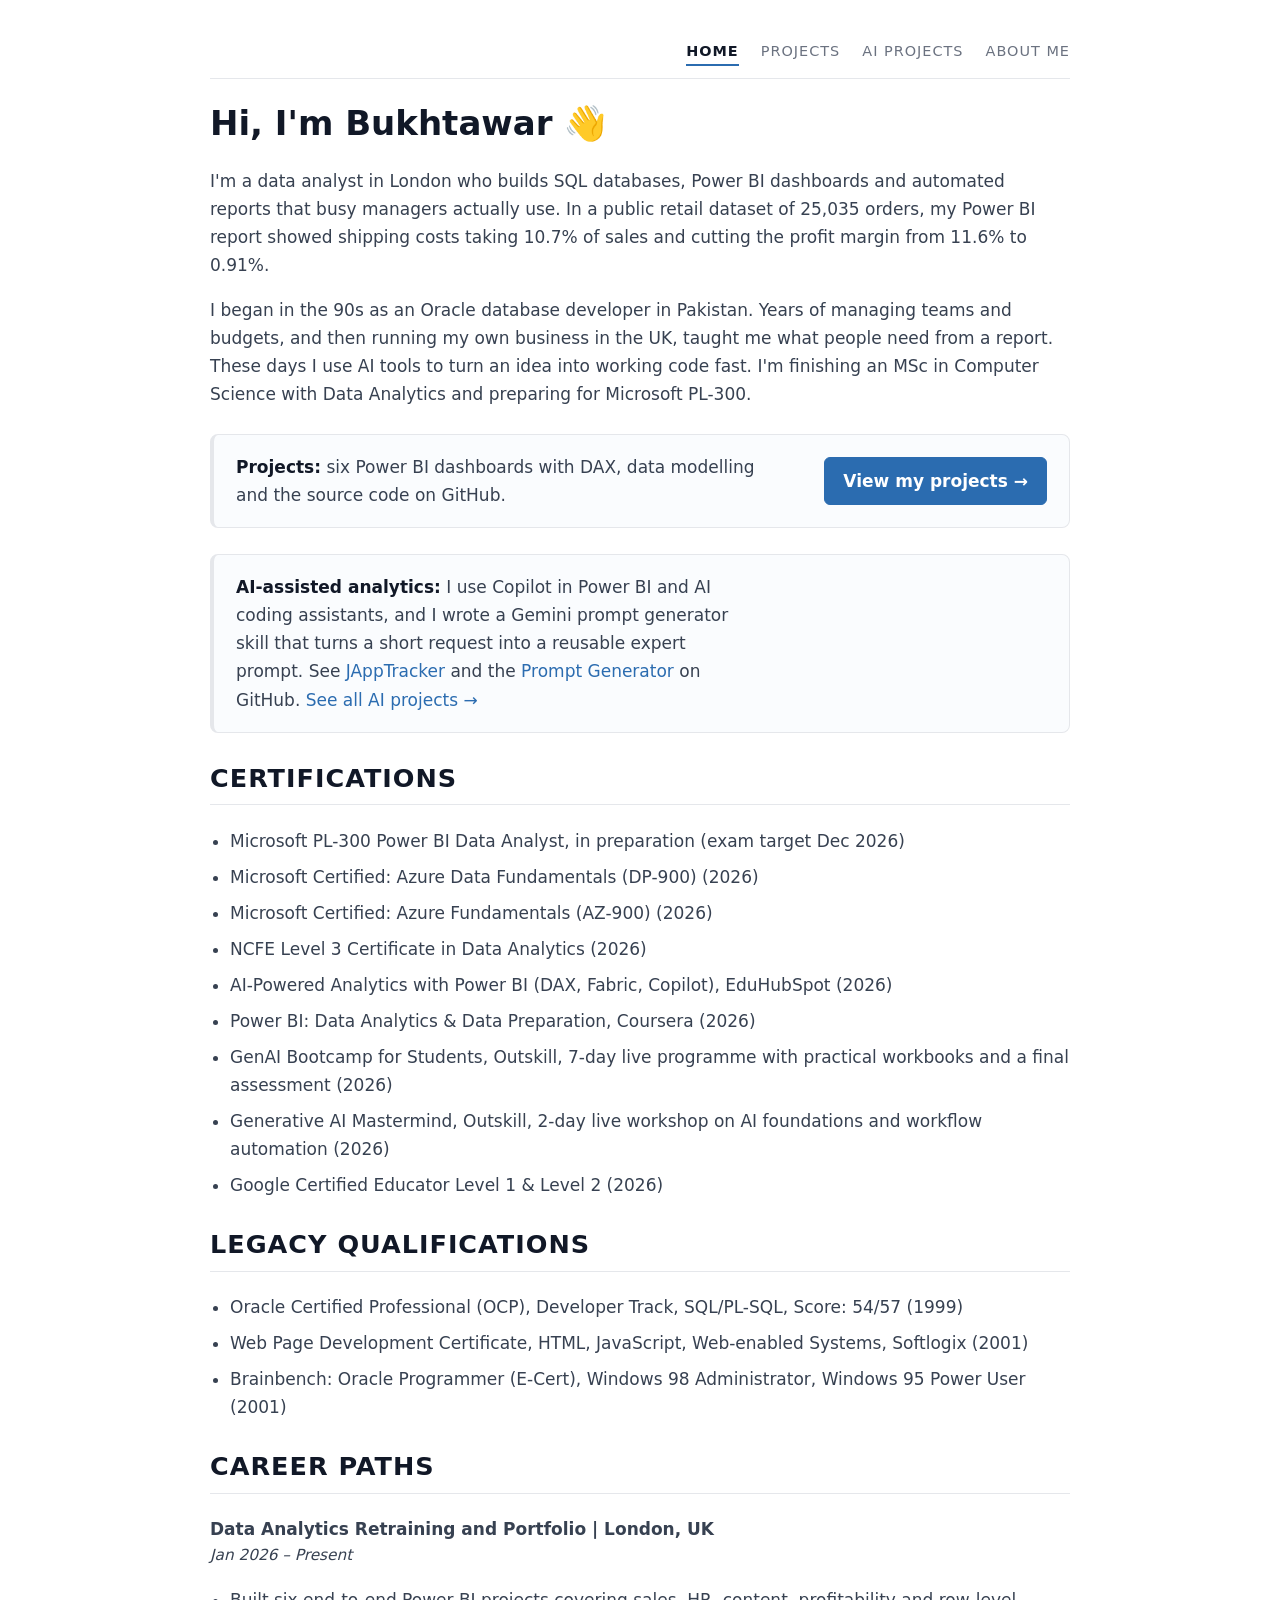
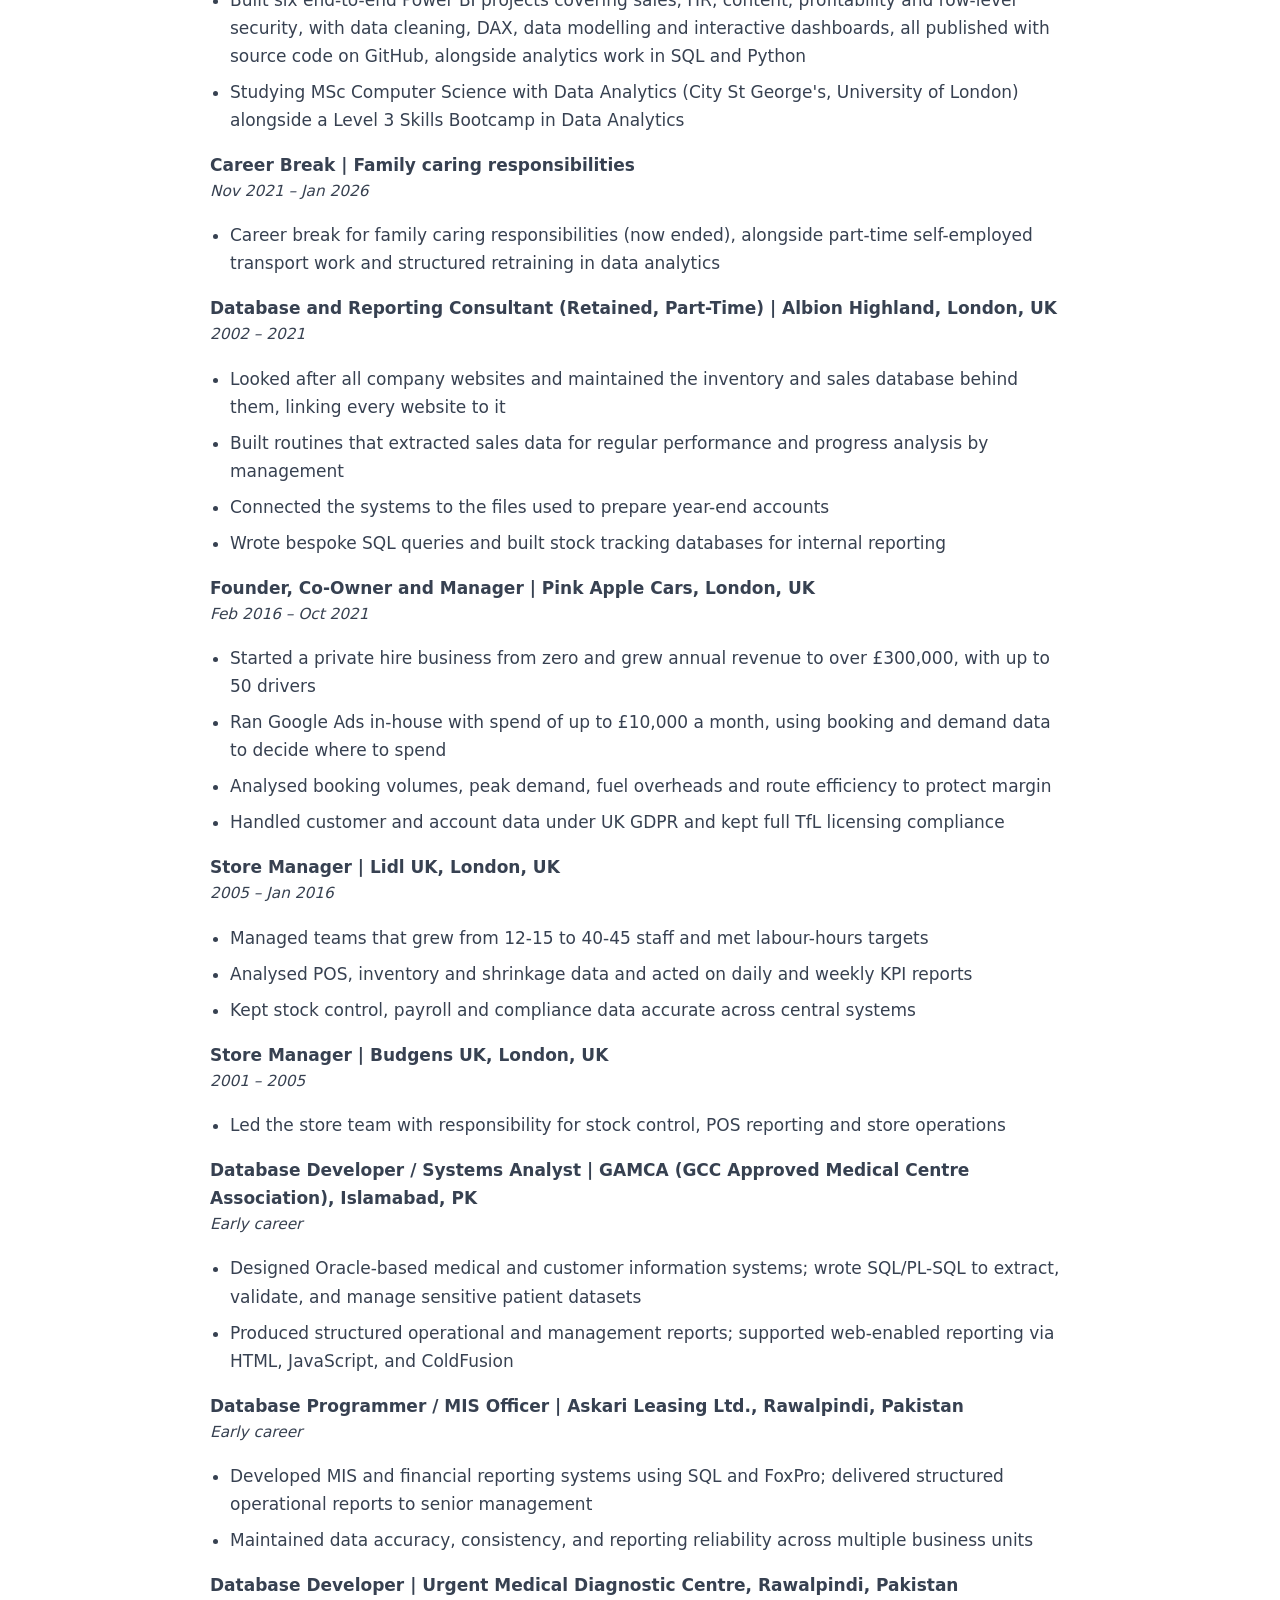
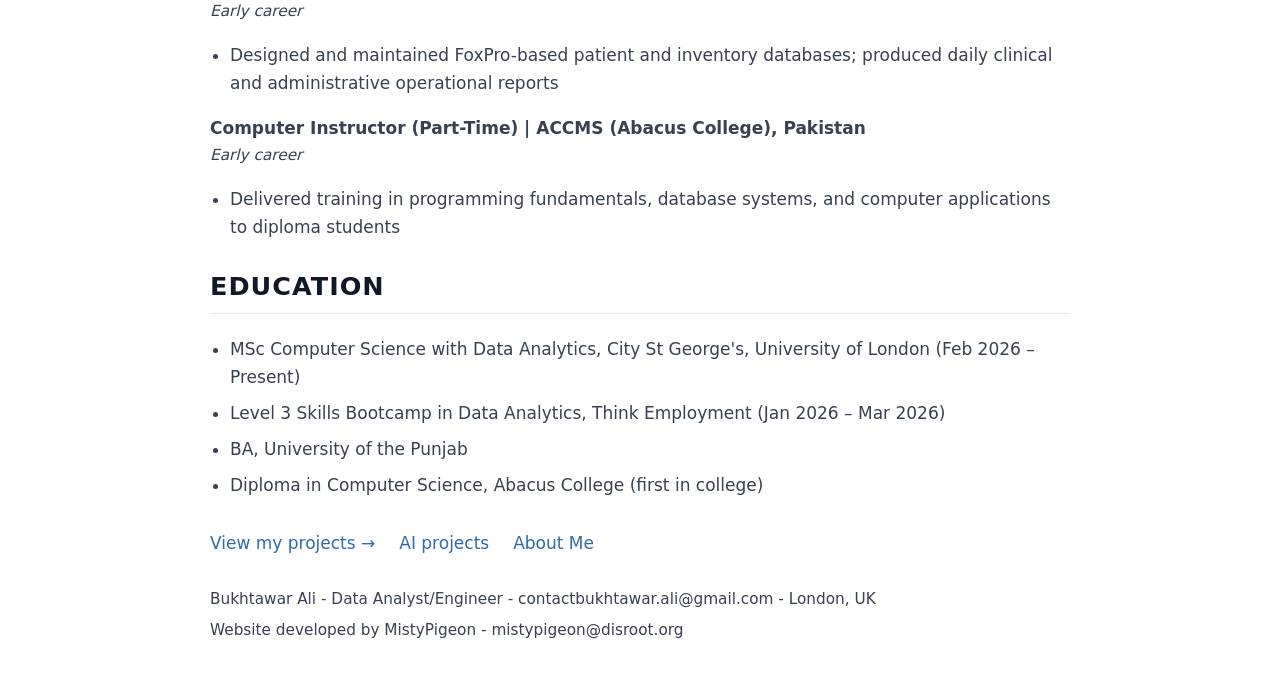
==== commit 09142586: "Rewrite home intro with a concrete result" ====
--- a/index.html
+++ b/index.html
@@ -116,8 +116,9 @@
     </nav>
 
     <header>
-        <h1>Hi there 👋</h1>
-        <p>I am Bukhtawar Ali, a London-based data analyst and vibe coder. I build SQL databases, Power BI dashboards and automated reports that busy managers actually use, and I work with AI tools to get from an idea to working code quickly. I started out as an Oracle database developer in Pakistan in the 90s, then spent years managing teams and budgets and running my own business in the UK. I am now completing an MSc in Computer Science with Data Analytics and preparing for Microsoft PL-300.</p>
+        <h1>Hi, I'm Bukhtawar 👋</h1>
+        <p>I'm a data analyst in London who builds SQL databases, Power BI dashboards and automated reports that busy managers actually use. In a public retail dataset of 25,035 orders, my Power BI report showed shipping costs taking 10.7% of sales and cutting the profit margin from 11.6% to 0.91%.</p>
+        <p>I began in the 90s as an Oracle database developer in Pakistan. Years of managing teams and budgets, and then running my own business in the UK, taught me what people need from a report. These days I use AI tools to turn an idea into working code fast. I'm finishing an MSc in Computer Science with Data Analytics and preparing for Microsoft PL-300.</p>
     </header>
 
     <div class="projects-cta">
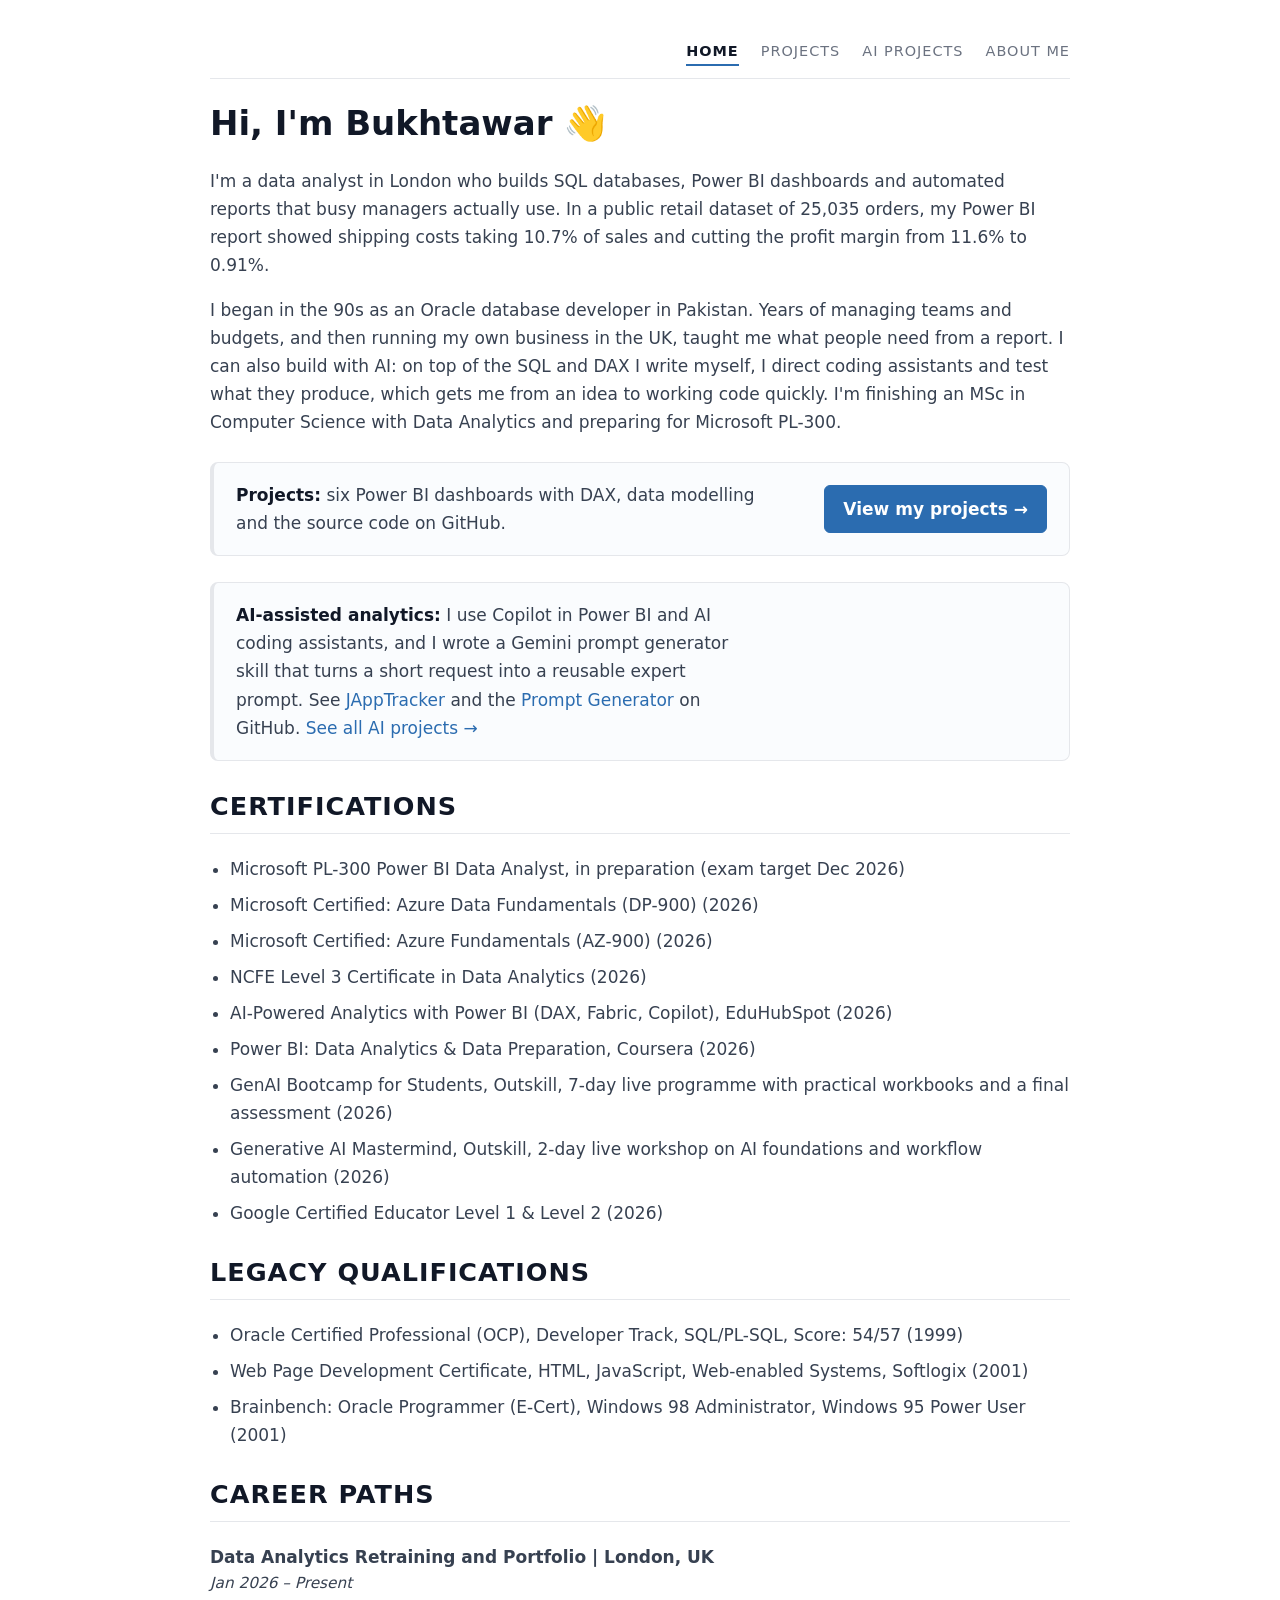
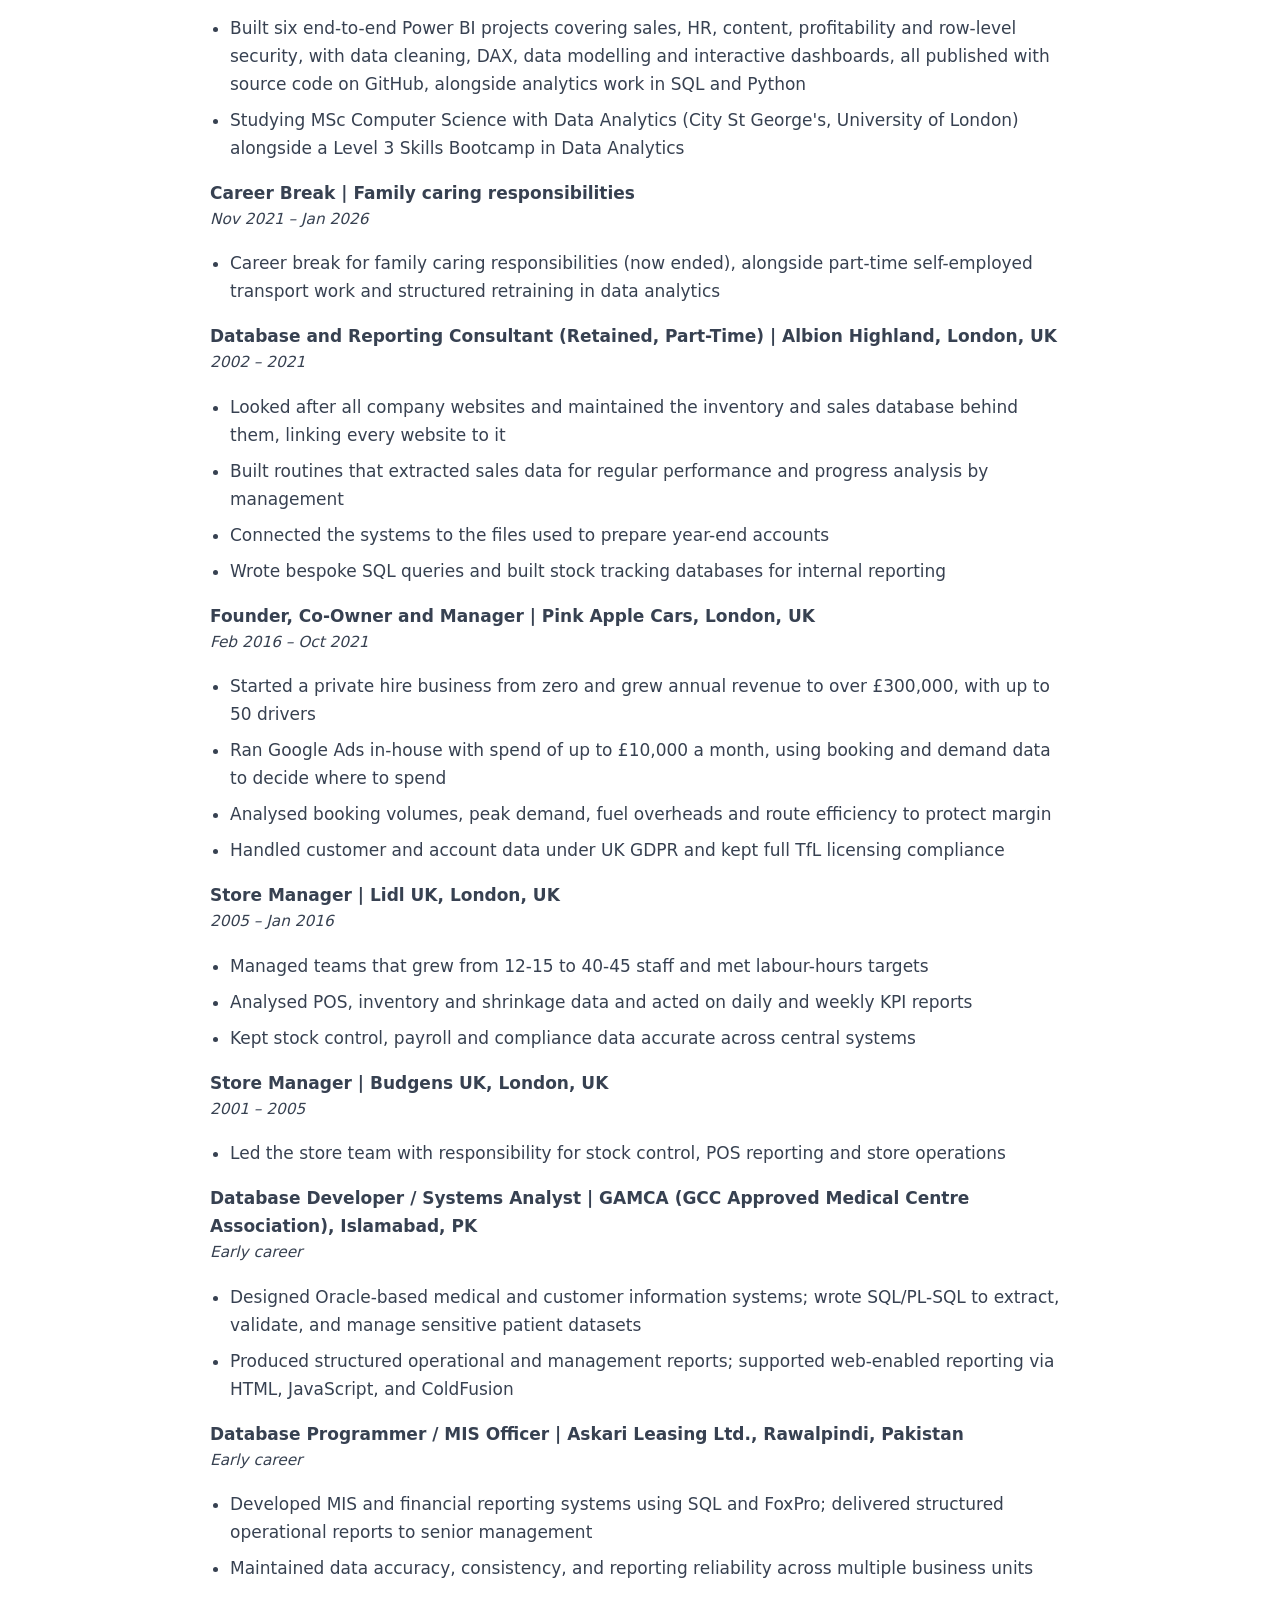
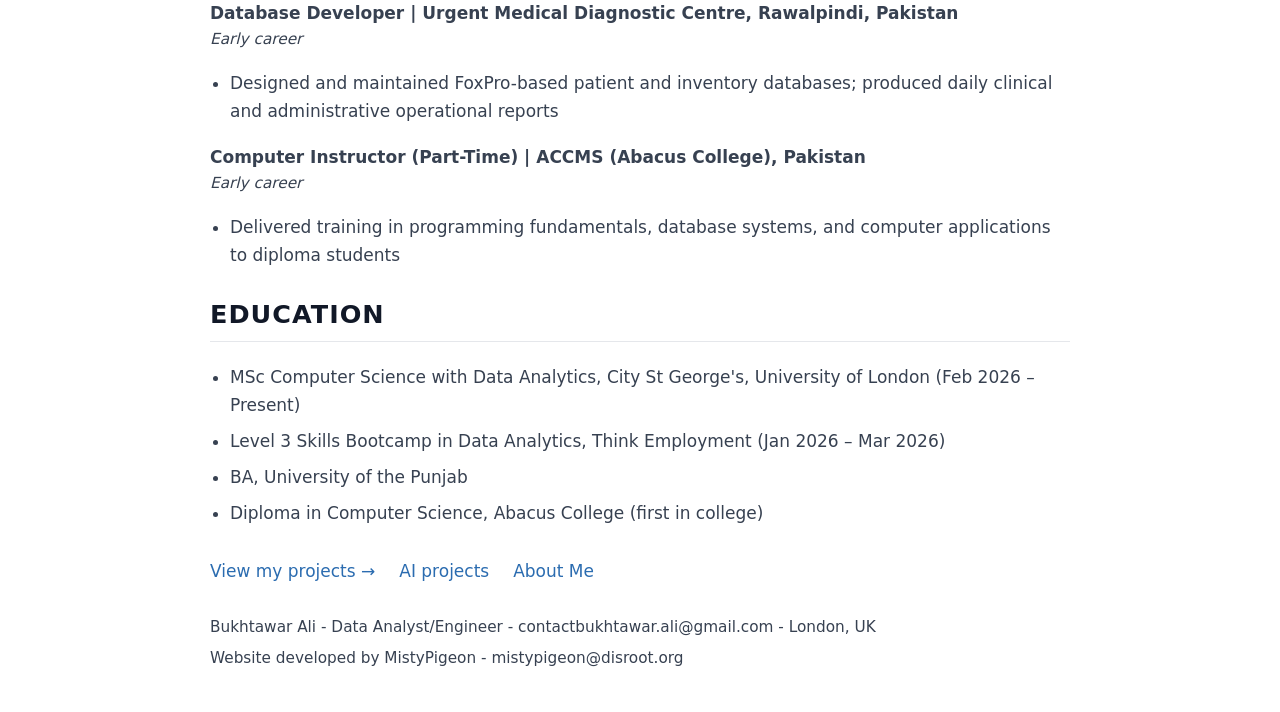
==== commit 87913231: "Reword AI line: also builds with AI" ====
--- a/index.html
+++ b/index.html
@@ -118,7 +118,7 @@
     <header>
         <h1>Hi, I'm Bukhtawar 👋</h1>
         <p>I'm a data analyst in London who builds SQL databases, Power BI dashboards and automated reports that busy managers actually use. In a public retail dataset of 25,035 orders, my Power BI report showed shipping costs taking 10.7% of sales and cutting the profit margin from 11.6% to 0.91%.</p>
-        <p>I began in the 90s as an Oracle database developer in Pakistan. Years of managing teams and budgets, and then running my own business in the UK, taught me what people need from a report. These days I use AI tools to turn an idea into working code fast. I'm finishing an MSc in Computer Science with Data Analytics and preparing for Microsoft PL-300.</p>
+        <p>I began in the 90s as an Oracle database developer in Pakistan. Years of managing teams and budgets, and then running my own business in the UK, taught me what people need from a report. I can also build with AI: on top of the SQL and DAX I write myself, I direct coding assistants and test what they produce, which gets me from an idea to working code quickly. I'm finishing an MSc in Computer Science with Data Analytics and preparing for Microsoft PL-300.</p>
     </header>
 
     <div class="projects-cta">
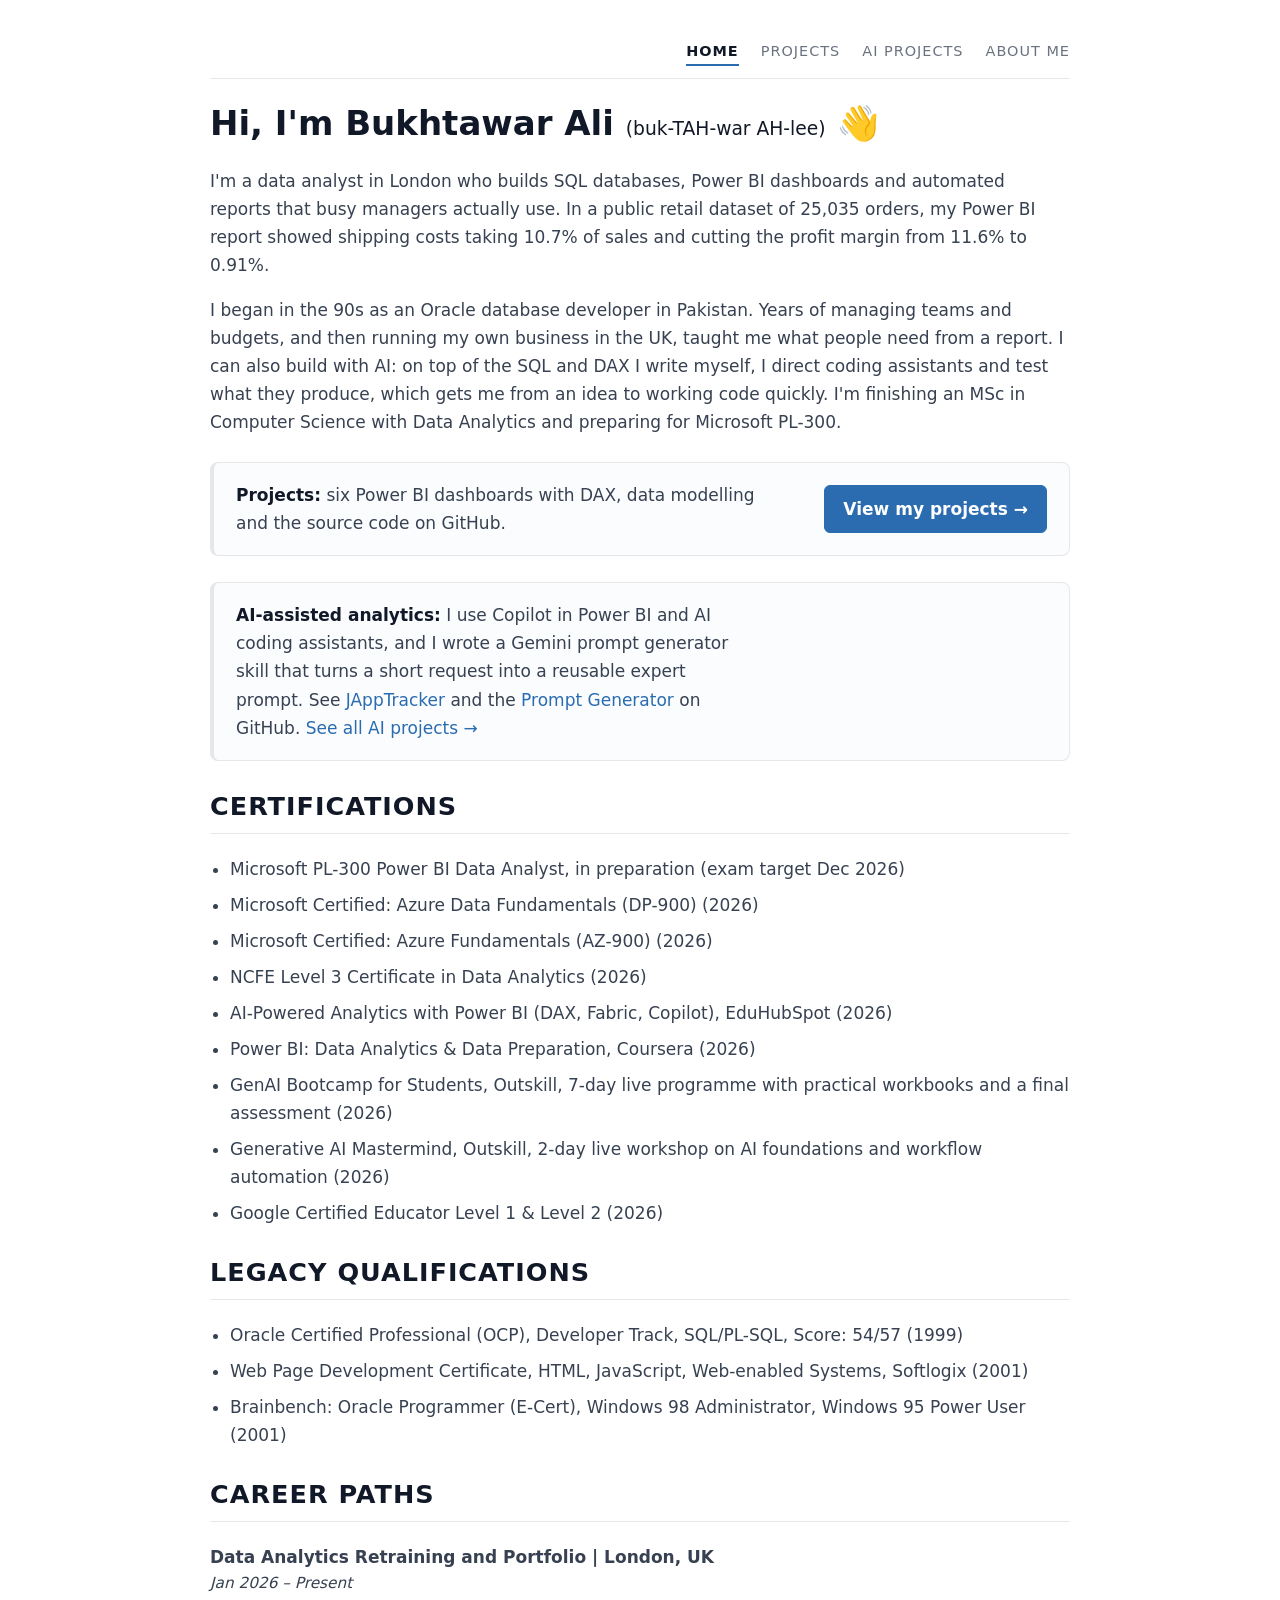
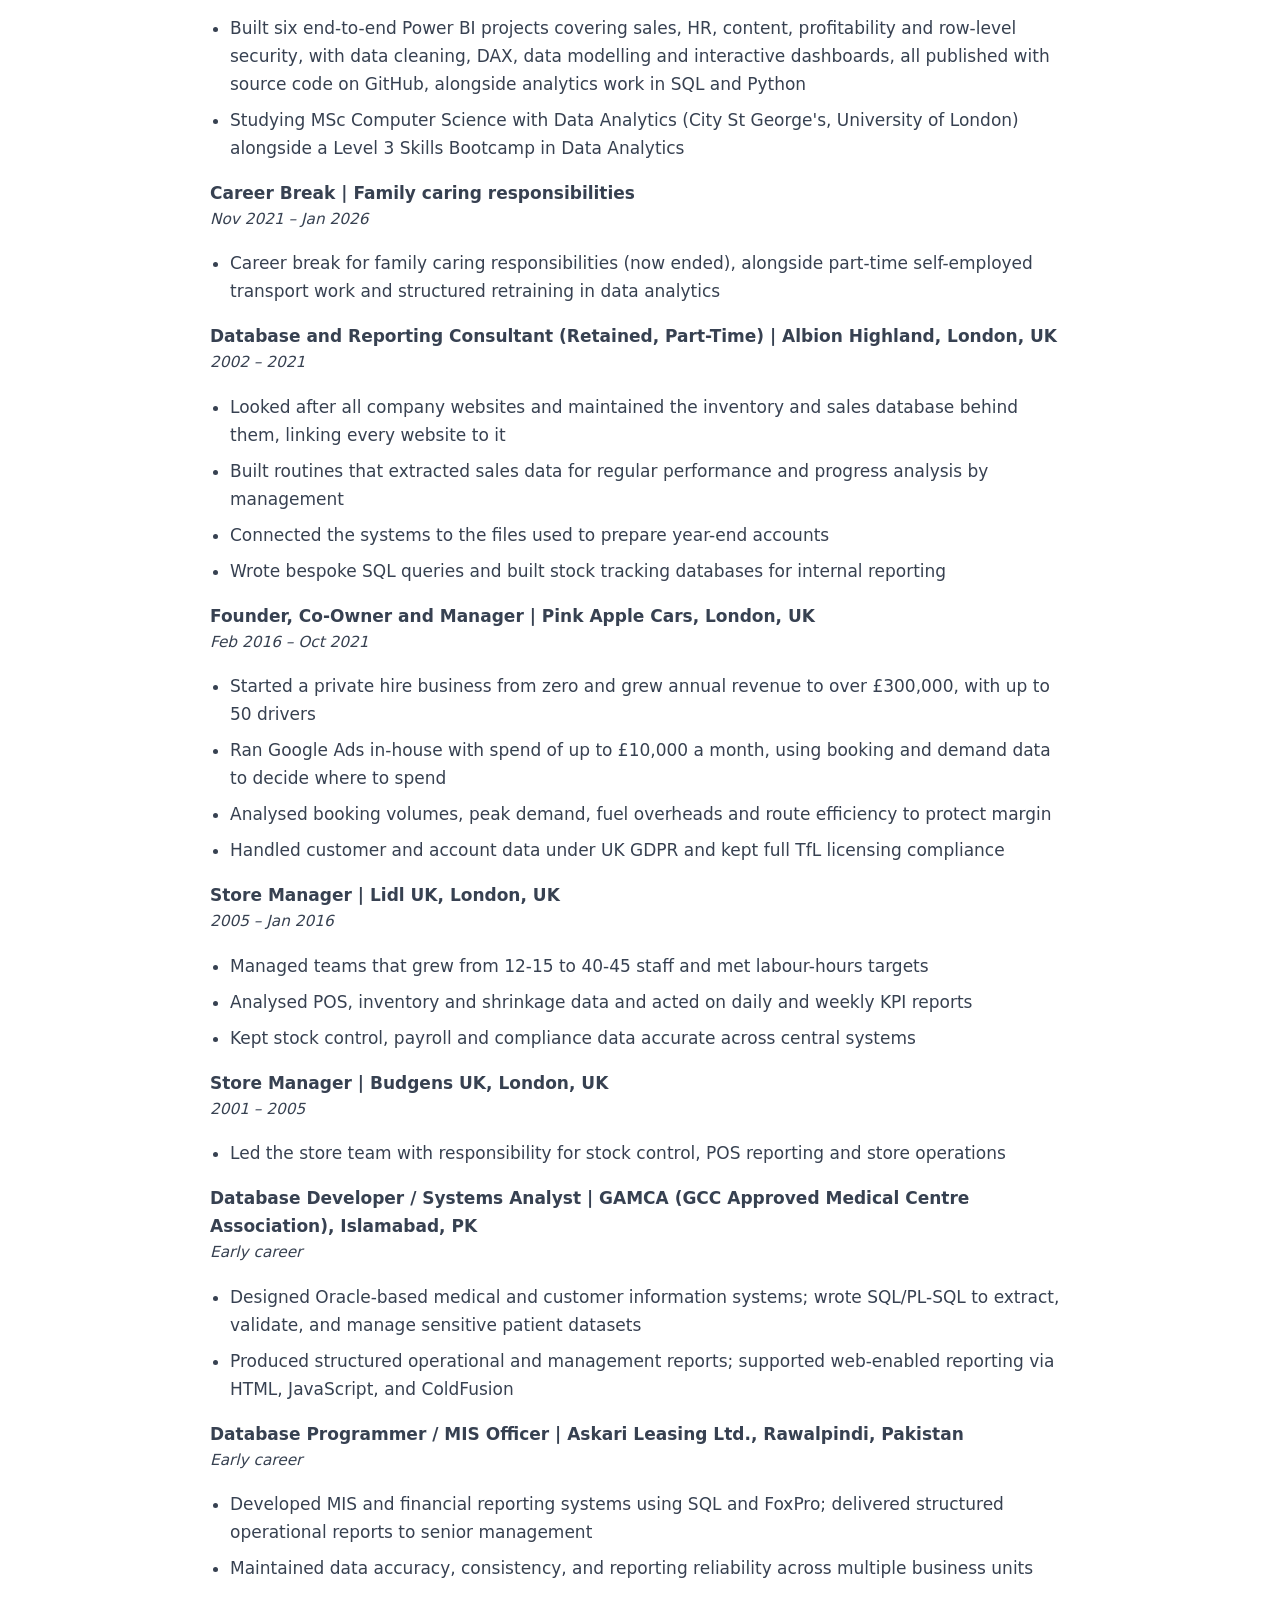
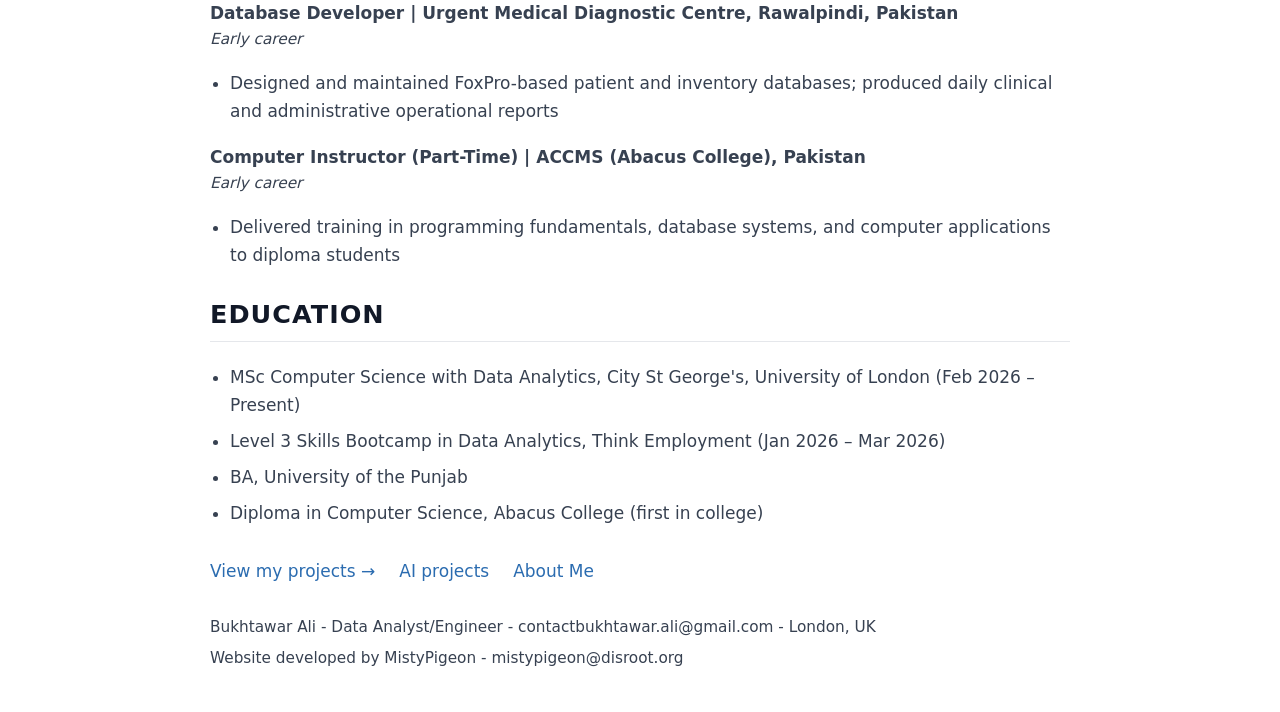
==== commit 36d6e767: "Add pronunciation guide to home heading" ====
--- a/index.html
+++ b/index.html
@@ -116,7 +116,7 @@
     </nav>
 
     <header>
-        <h1>Hi, I'm Bukhtawar 👋</h1>
+        <h1>Hi, I'm Bukhtawar Ali <small style="font-weight: 400; font-size: 0.55em; white-space: nowrap;">(buk-TAH-war AH-lee)</small> 👋</h1>
         <p>I'm a data analyst in London who builds SQL databases, Power BI dashboards and automated reports that busy managers actually use. In a public retail dataset of 25,035 orders, my Power BI report showed shipping costs taking 10.7% of sales and cutting the profit margin from 11.6% to 0.91%.</p>
         <p>I began in the 90s as an Oracle database developer in Pakistan. Years of managing teams and budgets, and then running my own business in the UK, taught me what people need from a report. I can also build with AI: on top of the SQL and DAX I write myself, I direct coding assistants and test what they produce, which gets me from an idea to working code quickly. I'm finishing an MSc in Computer Science with Data Analytics and preparing for Microsoft PL-300.</p>
     </header>
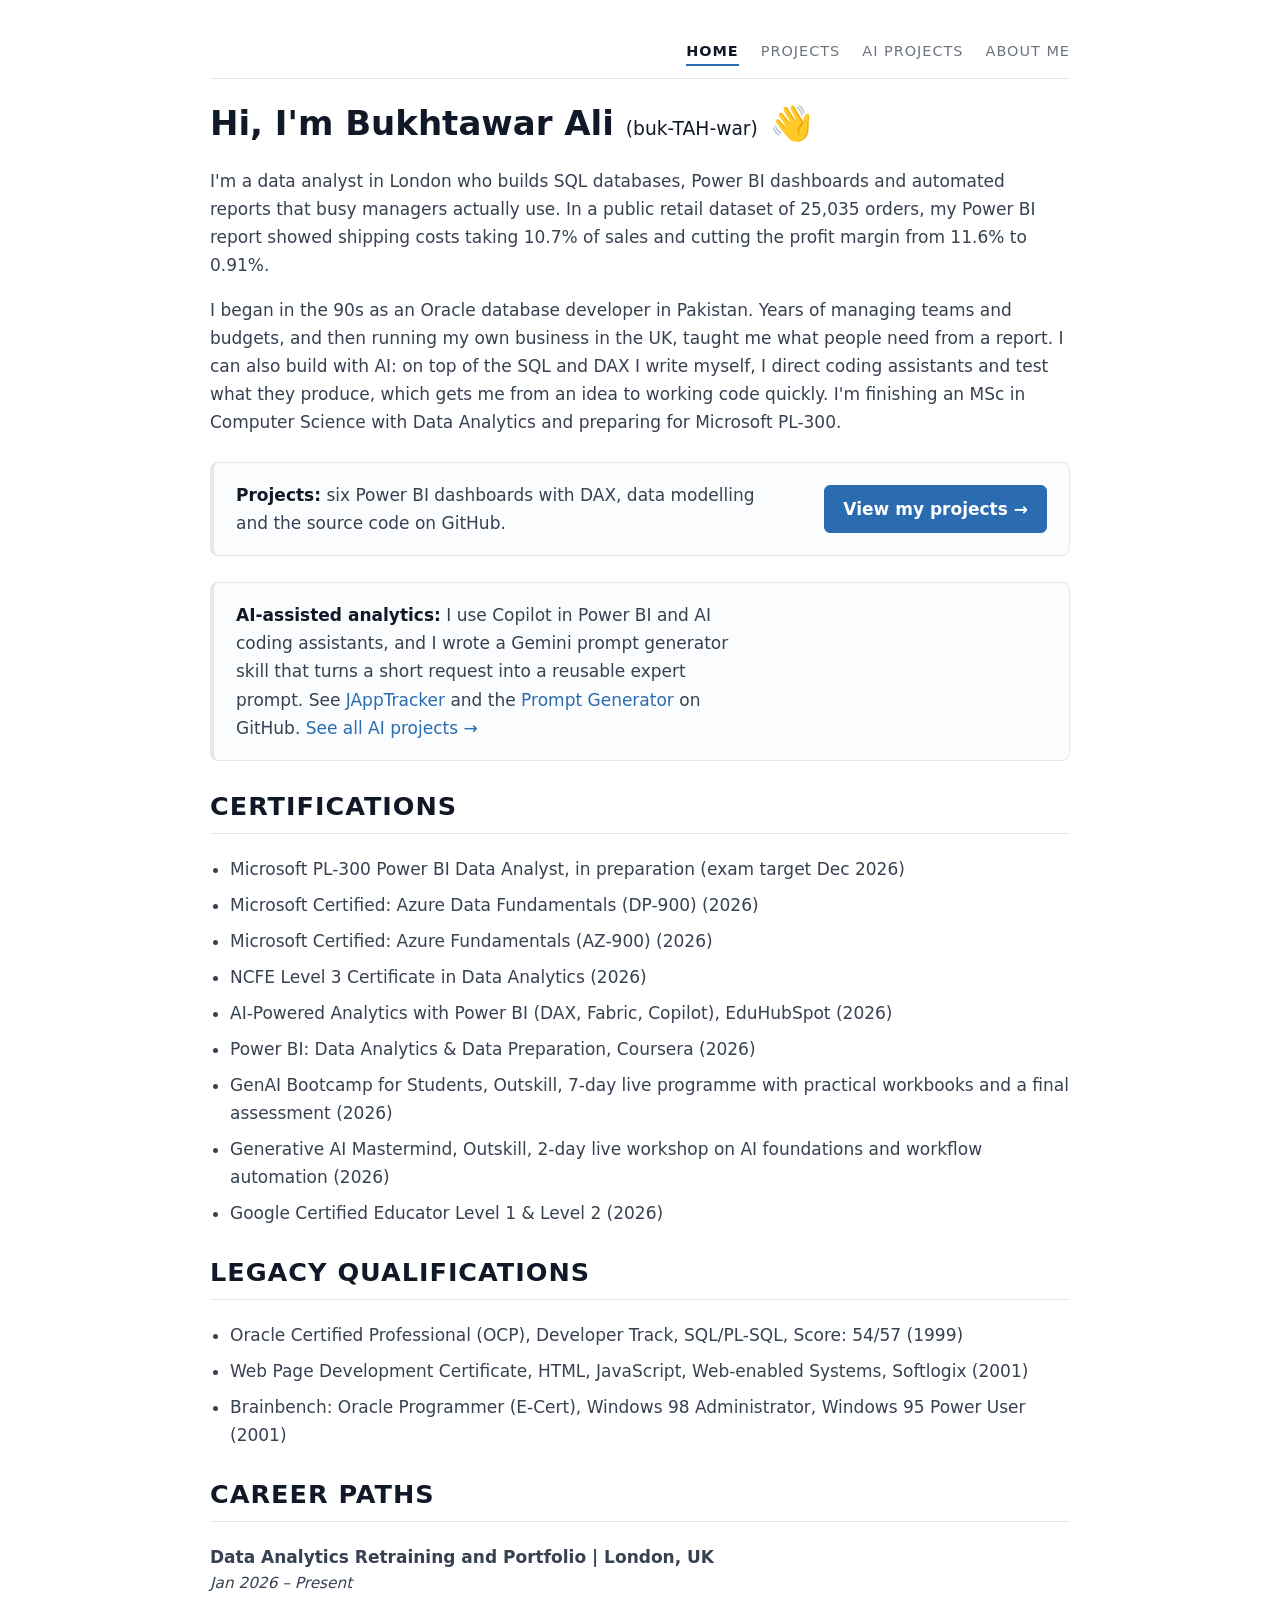
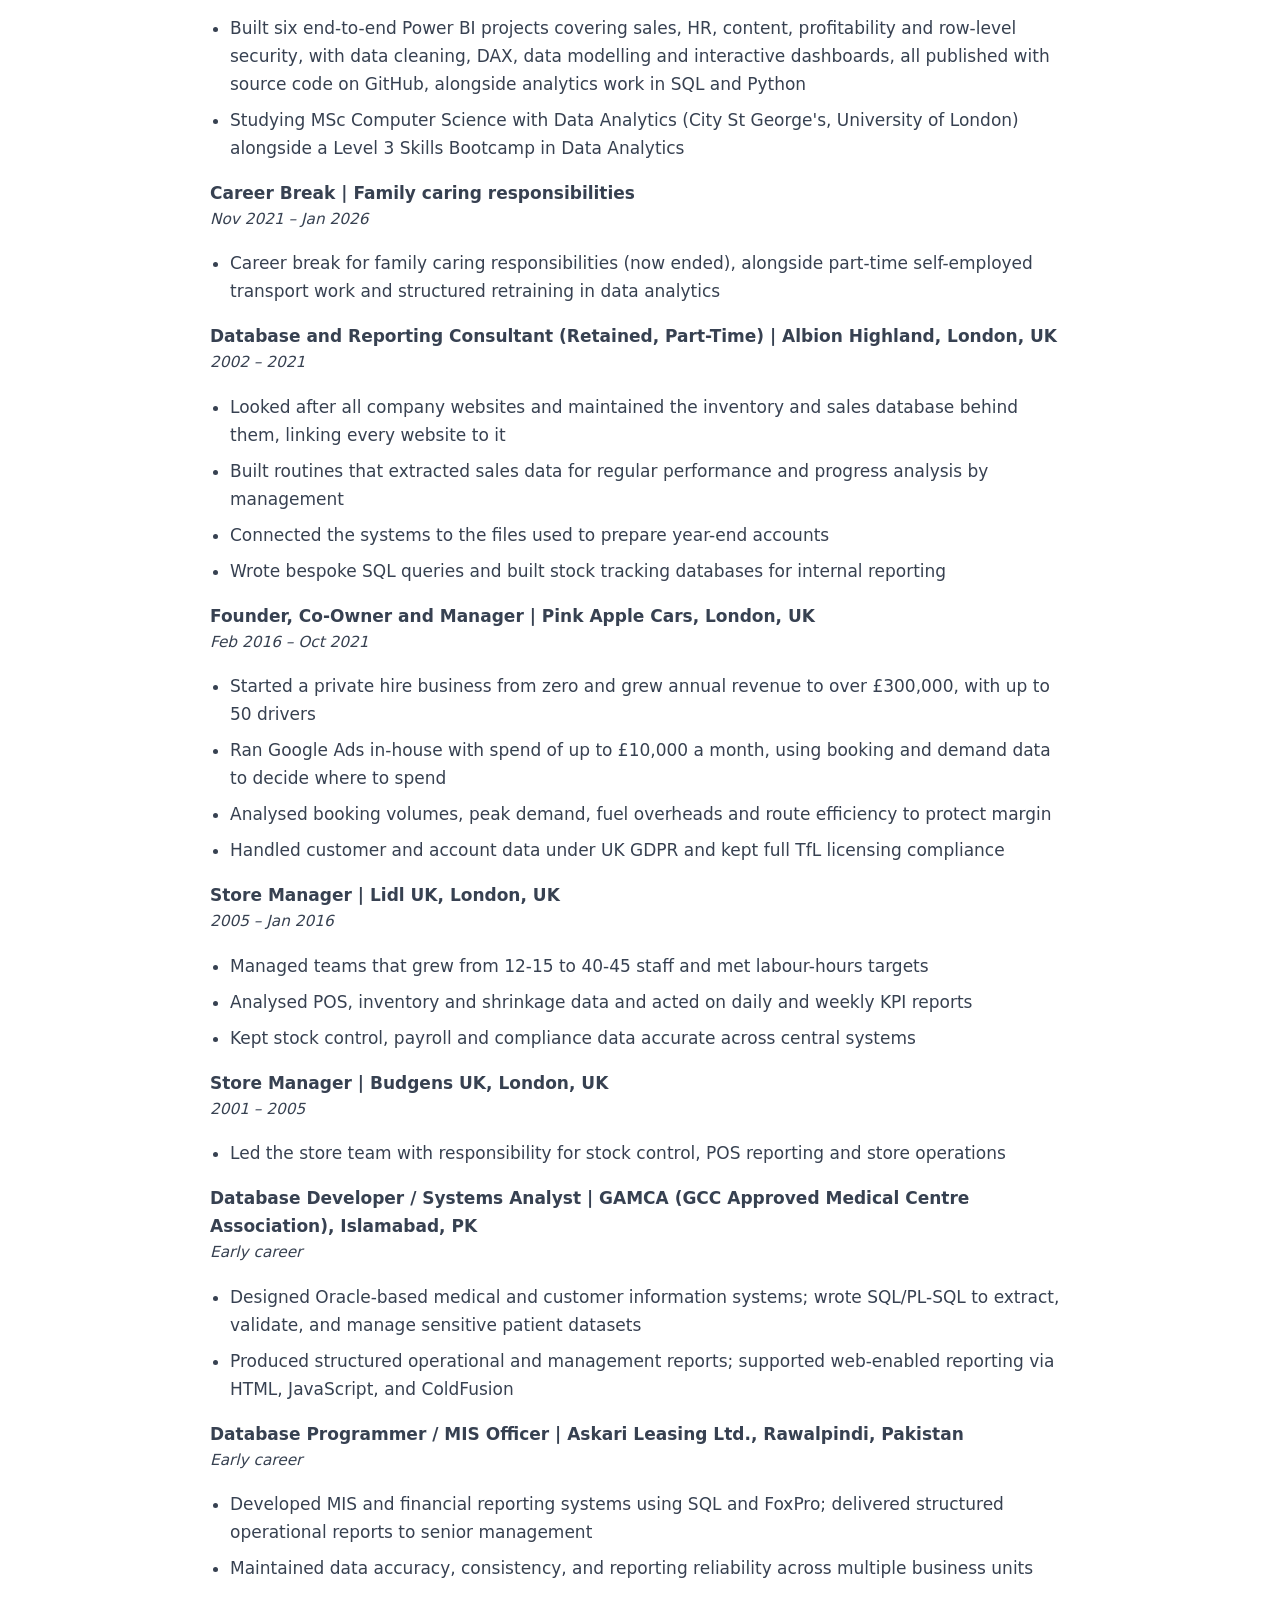
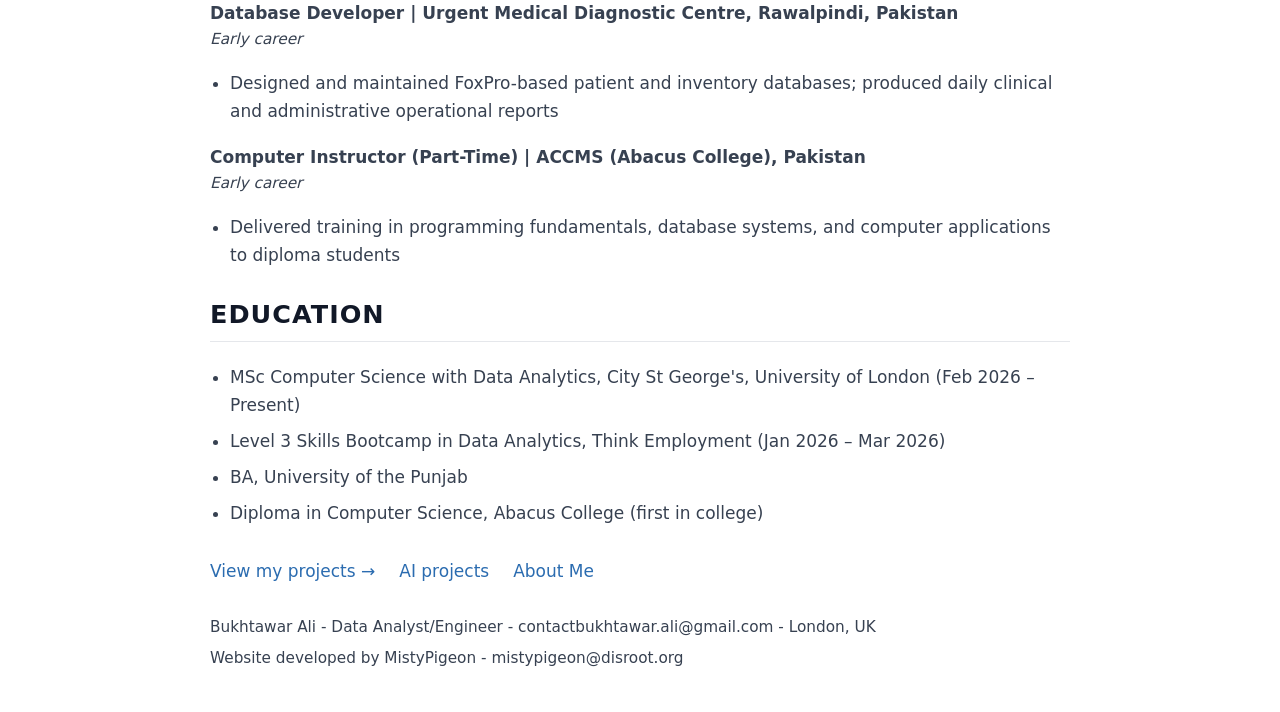
==== commit db420575: "Keep only buk-TAH-war pronunciation Co-Authored-By: Claude Sonnet 5.5 <noreply@anthropic.com>" ====
--- a/index.html
+++ b/index.html
@@ -116,7 +116,7 @@
     </nav>
 
     <header>
-        <h1>Hi, I'm Bukhtawar Ali <small style="font-weight: 400; font-size: 0.55em; white-space: nowrap;">(buk-TAH-war AH-lee)</small> 👋</h1>
+        <h1>Hi, I'm Bukhtawar Ali <small style="font-weight: 400; font-size: 0.55em; white-space: nowrap;">(buk-TAH-war)</small> 👋</h1>
         <p>I'm a data analyst in London who builds SQL databases, Power BI dashboards and automated reports that busy managers actually use. In a public retail dataset of 25,035 orders, my Power BI report showed shipping costs taking 10.7% of sales and cutting the profit margin from 11.6% to 0.91%.</p>
         <p>I began in the 90s as an Oracle database developer in Pakistan. Years of managing teams and budgets, and then running my own business in the UK, taught me what people need from a report. I can also build with AI: on top of the SQL and DAX I write myself, I direct coding assistants and test what they produce, which gets me from an idea to working code quickly. I'm finishing an MSc in Computer Science with Data Analytics and preparing for Microsoft PL-300.</p>
     </header>
